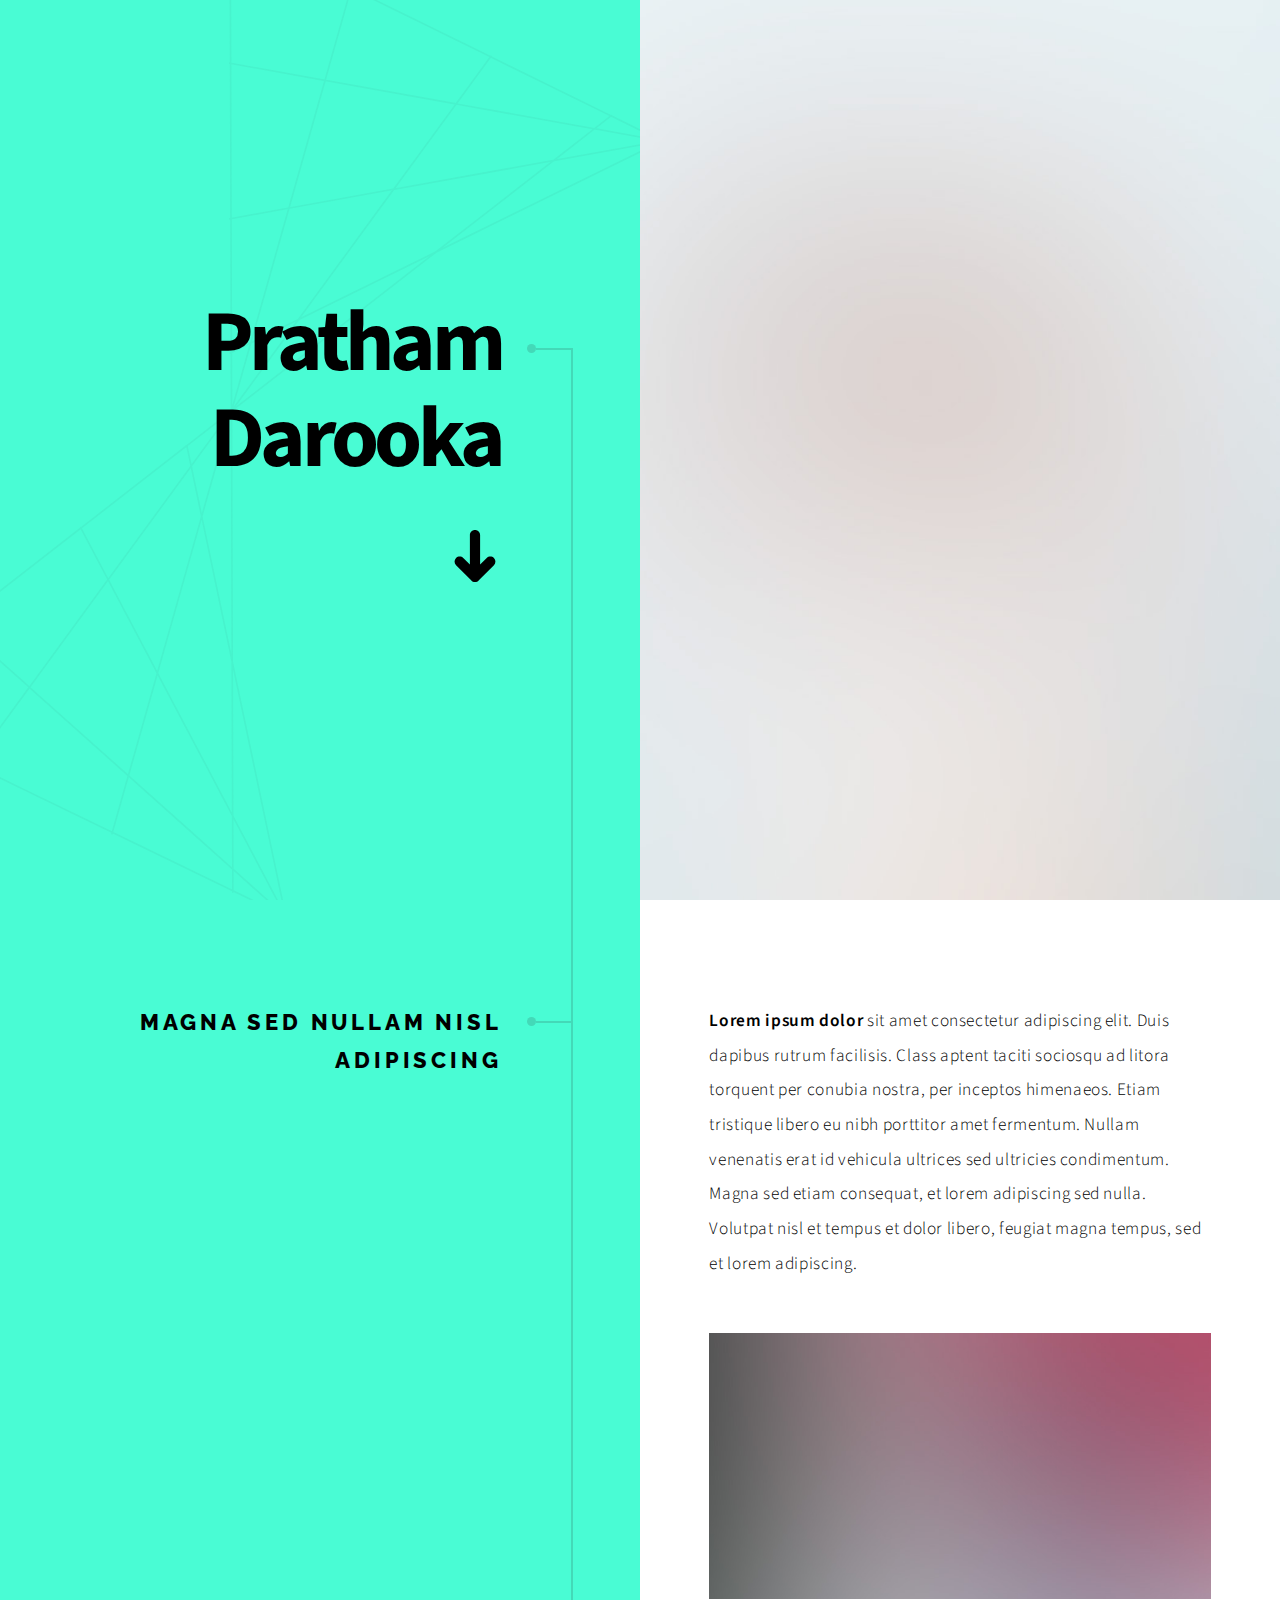
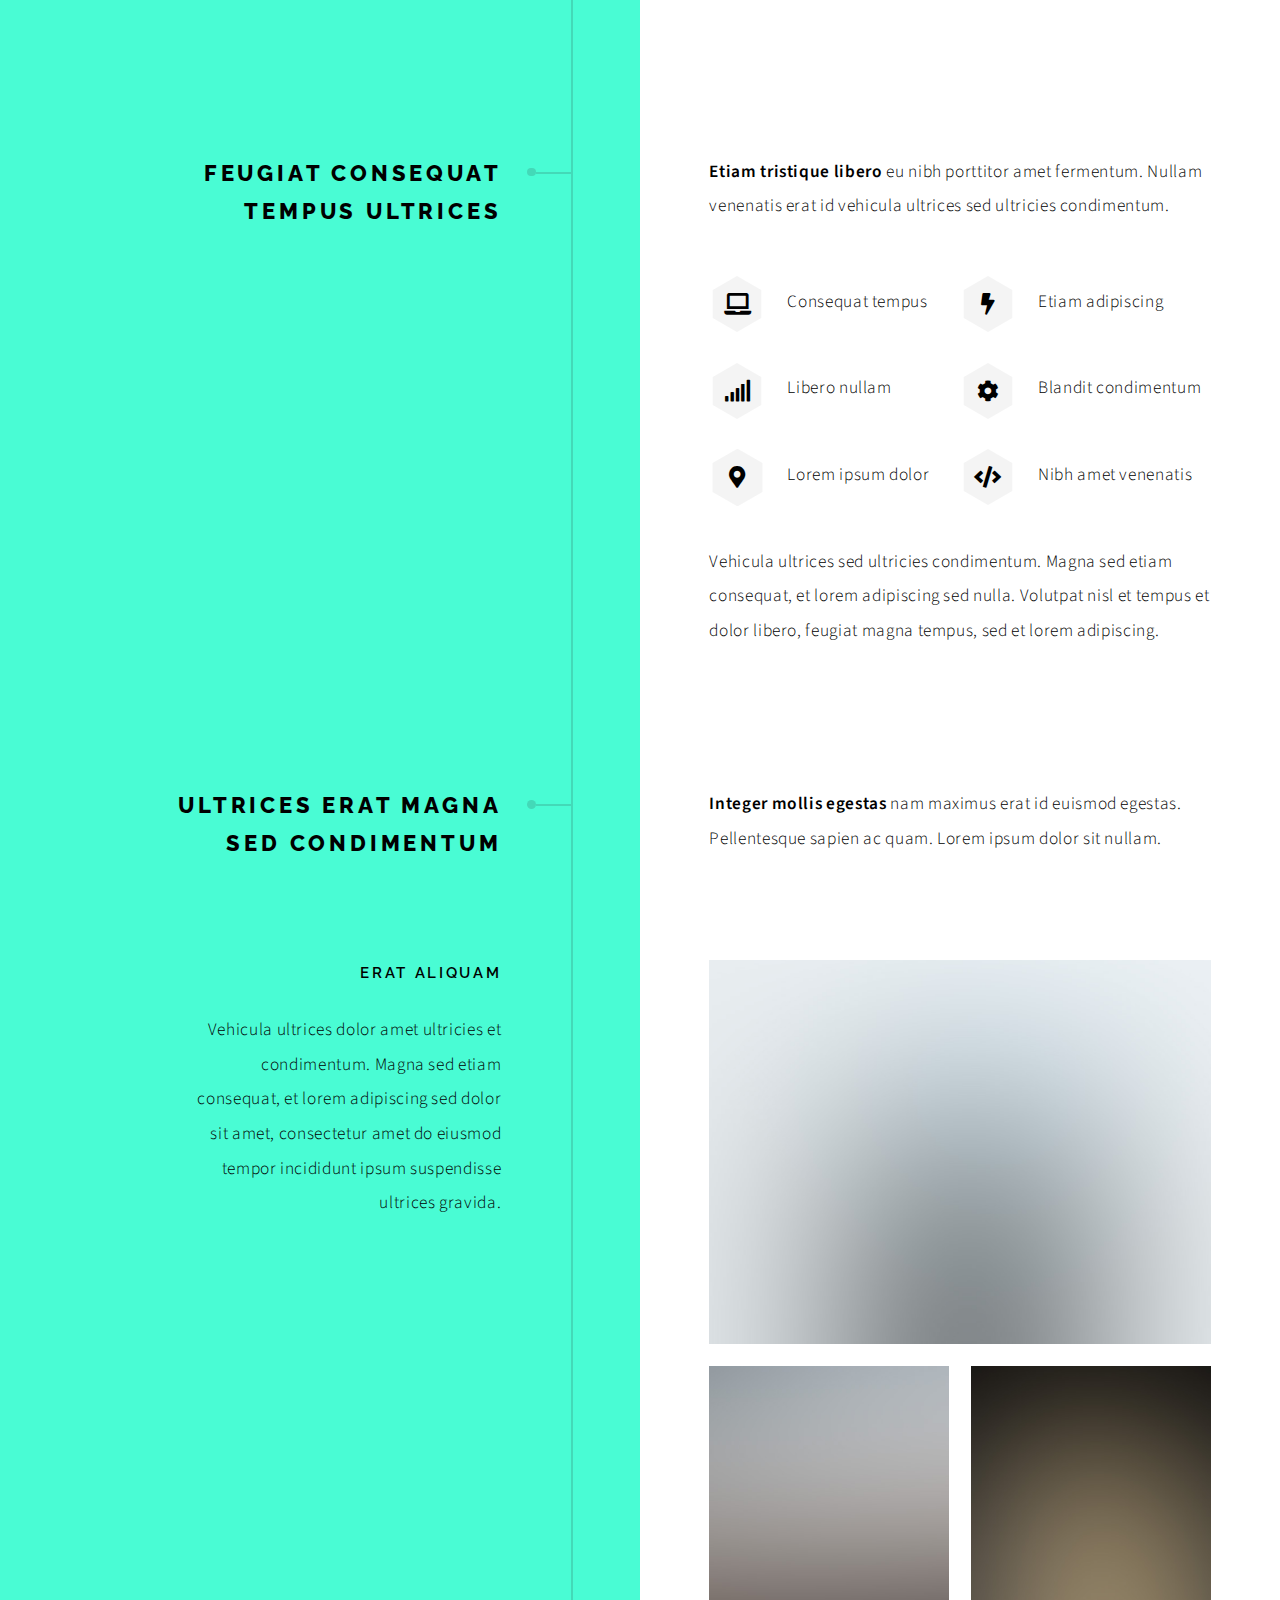
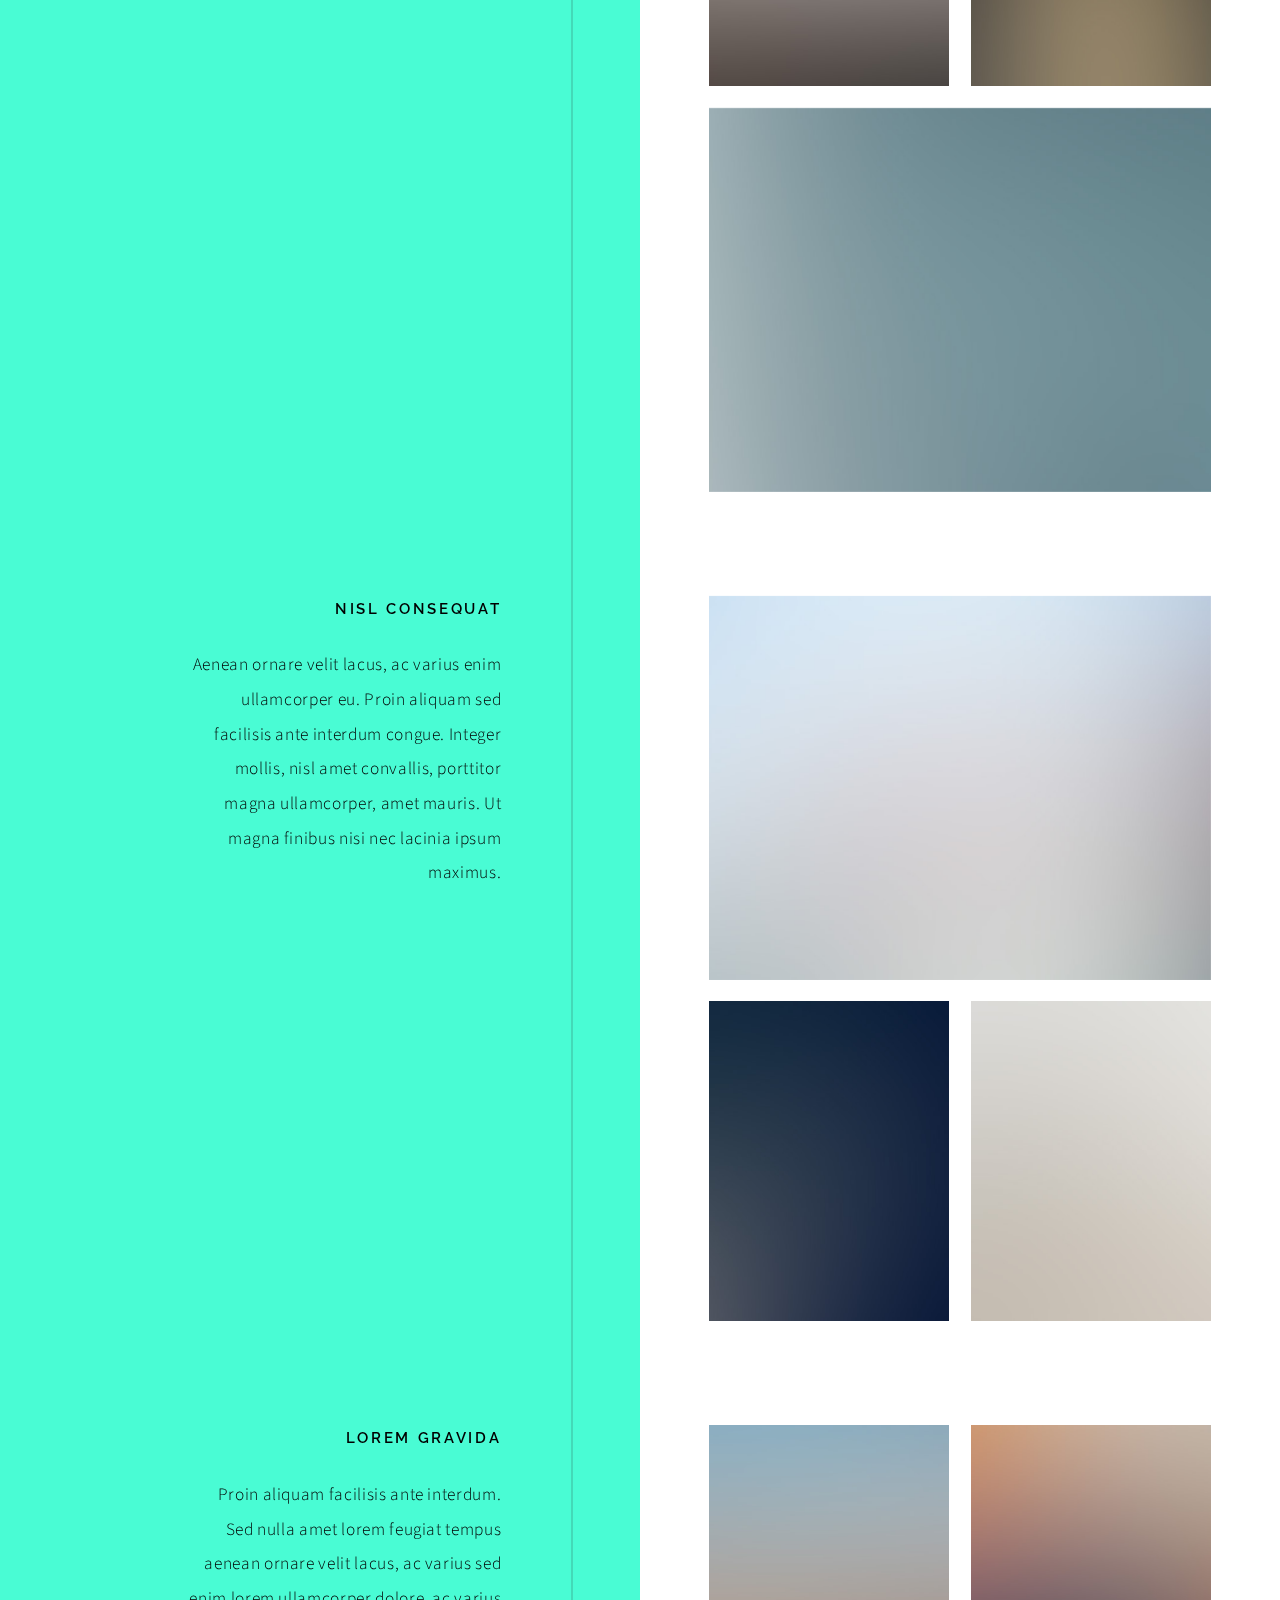
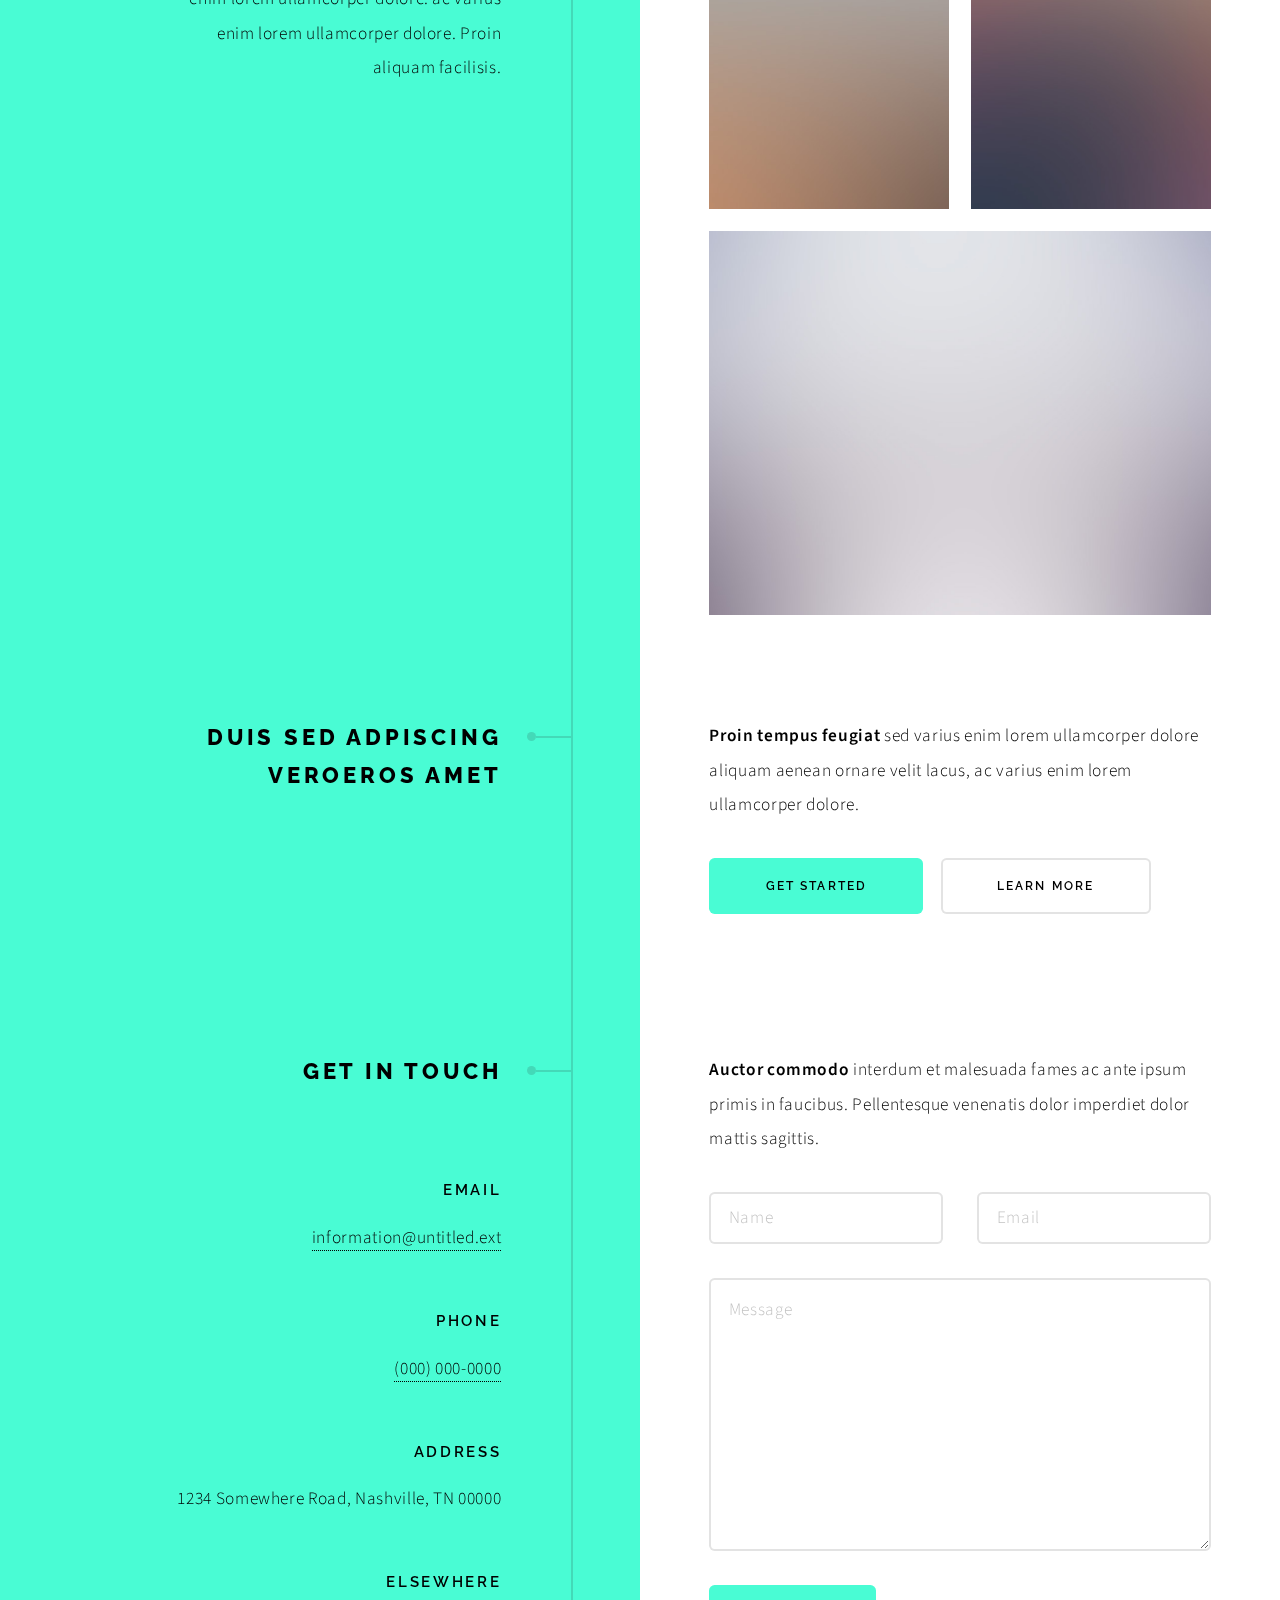
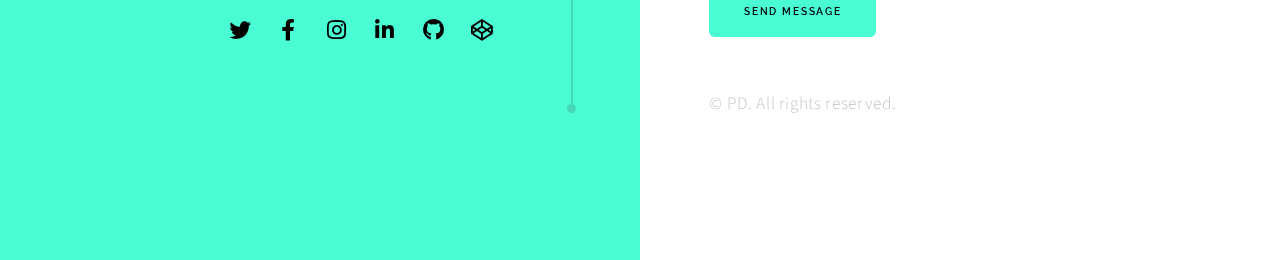
==== index.html @ 264b353b "changed dir" ====
<!DOCTYPE HTML>
<html>
	<head>
		<title>Pratham Darooka</title>
		<meta charset="utf-8" />
		<meta name="viewport" content="width=device-width, initial-scale=1, user-scalable=no" />
		<meta name="description" content="" />
		<meta name="keywords" content="" />
		<link rel="stylesheet" href="assets/css/main.css" />
	</head>
	<body class="is-preload">

			<div id="wrapper">

					<section class="intro">
						<header>
							<h1>Pratham Darooka</h1>
							<p></p>
							<ul class="actions">
								<li><a href="#first" class="arrow scrolly"><span class="label">Next</span></a></li>
							</ul>
						</header>
						<div class="content">
							<span class="image fill" data-position="center"><img src="images/pic01.jpg" alt="" /></span>
						</div>
					</section>

				<!-- Section -->
					<section id="first">
						<header>
							<h2>Magna sed nullam nisl adipiscing</h2>
						</header>
						<div class="content">
							<p><strong>Lorem ipsum dolor</strong> sit amet consectetur adipiscing elit. Duis dapibus rutrum facilisis. Class aptent taciti sociosqu ad litora torquent per conubia nostra, per inceptos himenaeos. Etiam tristique libero eu nibh porttitor amet fermentum. Nullam venenatis erat id vehicula ultrices sed ultricies condimentum. Magna sed etiam consequat, et lorem adipiscing sed nulla. Volutpat nisl et tempus et dolor libero, feugiat magna tempus, sed et lorem adipiscing.</p>
							<span class="image main"><img src="images/pic02.jpg" alt="" /></span>
						</div>
					</section>

				<!-- Section -->
					<section>
						<header>
							<h2>Feugiat consequat tempus ultrices</h2>
						</header>
						<div class="content">
							<p><strong>Etiam tristique libero</strong> eu nibh porttitor amet fermentum. Nullam venenatis erat id vehicula ultrices sed ultricies condimentum.</p>
							<ul class="feature-icons">
								<li class="icon solid fa-laptop">Consequat tempus</li>
								<li class="icon solid fa-bolt">Etiam adipiscing</li>
								<li class="icon solid fa-signal">Libero nullam</li>
								<li class="icon solid fa-cog">Blandit condimentum</li>
								<li class="icon solid fa-map-marker-alt">Lorem ipsum dolor</li>
								<li class="icon solid fa-code">Nibh amet venenatis</li>
							</ul>
							<p>Vehicula ultrices sed ultricies condimentum. Magna sed etiam consequat, et lorem adipiscing sed nulla. Volutpat nisl et tempus et dolor libero, feugiat magna tempus, sed et lorem adipiscing.</p>
						</div>
					</section>

					<section>
						<header>
							<h2>Ultrices erat magna sed condimentum</h2>
						</header>
						<div class="content">
							<p><strong>Integer mollis egestas</strong> nam maximus erat id euismod egestas. Pellentesque sapien ac quam. Lorem ipsum dolor sit nullam.</p>

								<section>
									<header>
										<h3>Erat aliquam</h3>
										<p>Vehicula ultrices dolor amet ultricies et condimentum. Magna sed etiam consequat, et lorem adipiscing sed dolor sit amet, consectetur amet do eiusmod tempor incididunt  ipsum suspendisse ultrices gravida.</p>
									</header>
									<div class="content">
										<div class="gallery">
											<a href="images/gallery/fulls/01.jpg" class="landscape"><img src="images/gallery/thumbs/01.jpg" alt="" /></a>
											<a href="images/gallery/fulls/02.jpg"><img src="images/gallery/thumbs/02.jpg" alt="" /></a>
											<a href="images/gallery/fulls/03.jpg"><img src="images/gallery/thumbs/03.jpg" alt="" /></a>
											<a href="images/gallery/fulls/04.jpg" class="landscape"><img src="images/gallery/thumbs/04.jpg" alt="" /></a>
										</div>
									</div>
								</section>

								<section>
									<header>
										<h3>Nisl consequat</h3>
										<p>Aenean ornare velit lacus, ac varius enim ullamcorper eu. Proin aliquam sed facilisis ante interdum congue. Integer mollis, nisl amet convallis, porttitor magna ullamcorper, amet mauris. Ut magna finibus nisi nec lacinia ipsum maximus.</p>
									</header>
									<div class="content">
										<div class="gallery">
											<a href="images/gallery/fulls/05.jpg" class="landscape"><img src="images/gallery/thumbs/05.jpg" alt="" /></a>
											<a href="images/gallery/fulls/06.jpg"><img src="images/gallery/thumbs/06.jpg" alt="" /></a>
											<a href="images/gallery/fulls/07.jpg"><img src="images/gallery/thumbs/07.jpg" alt="" /></a>
										</div>
									</div>
								</section>

								<section>
									<header>
										<h3>Lorem gravida</h3>
										<p>Proin aliquam facilisis ante interdum. Sed nulla amet lorem feugiat tempus aenean ornare velit lacus, ac varius sed enim lorem ullamcorper dolore.  ac varius enim lorem ullamcorper dolore. Proin aliquam facilisis.</p>
									</header>
									<div class="content">
										<div class="gallery">
											<a href="images/gallery/fulls/08.jpg" class="portrait"><img src="images/gallery/thumbs/08.jpg" alt="" /></a>
											<a href="images/gallery/fulls/09.jpg" class="portrait"><img src="images/gallery/thumbs/09.jpg" alt="" /></a>
											<a href="images/gallery/fulls/10.jpg" class="landscape"><img src="images/gallery/thumbs/10.jpg" alt="" /></a>
										</div>
									</div>
								</section>

						</div>
					</section>

					<section>
						<header>
							<h2>Duis sed adpiscing veroeros amet</h2>
						</header>
						<div class="content">
							<p><strong>Proin tempus feugiat</strong> sed varius enim lorem ullamcorper dolore aliquam aenean ornare velit lacus, ac varius enim lorem ullamcorper dolore.</p>
							<ul class="actions">
								<li><a href="#" class="button primary large">Get Started</a></li>
								<li><a href="#" class="button large">Learn More</a></li>
							</ul>
						</div>
					</section>

				<!-- Elements -->
				<!--
					<section>
						<header>
							<h2>Elements</h2>
						</header>
						<div class="content">

							<section>
								<header>
									<h3>Text</h3>
								</header>
								<div class="content">
									<p>This is <b>bold</b> and this is <strong>strong</strong>. This is <i>italic</i> and this is <em>emphasized</em>.
									This is <sup>superscript</sup> text and this is <sub>subscript</sub> text.
									This is <u>underlined</u> and this is code: <code>for (;;) { ... }</code>. Finally, <a href="#">this is a link</a>.</p>
									<hr />
									<h2>Heading Level 2</h2>
									<h3>Heading Level 3</h3>
									<h4>Heading Level 4</h4>
									<h5>Heading Level 5</h5>
									<hr />
									<h5>Blockquote</h5>
									<blockquote>Fringilla nisl. Donec accumsan interdum nisi, quis tincidunt felis sagittis eget tempus euismod. Vestibulum ante ipsum primis in faucibus vestibulum. Blandit adipiscing eu felis iaculis volutpat ac adipiscing accumsan faucibus. Vestibulum ante ipsum primis in faucibus lorem ipsum dolor sit amet nullam adipiscing eu felis.</blockquote>
									<h5>Preformatted</h5>
									<pre><code>i = 0;

while (!deck.isInOrder()) {
  print 'Iteration ' + i;
  deck.shuffle();
  i++;
}

print 'Sorted in ' + i + ' iterations.';</code></pre>
								</div>
							</section>

							<section>
								<header>
									<h3>Lists</h3>
								</header>
								<div class="content">

									<h4>Unordered</h4>
									<ul>
										<li>Dolor pulvinar etiam.</li>
										<li>Sagittis adipiscing.</li>
										<li>Felis enim feugiat.</li>
									</ul>

									<h4>Alternate</h4>
									<ul class="alt">
										<li>Dolor pulvinar etiam.</li>
										<li>Sagittis adipiscing.</li>
										<li>Felis enim feugiat.</li>
									</ul>

									<h4>Ordered</h4>
									<ol>
										<li>Dolor pulvinar etiam.</li>
										<li>Etiam vel felis viverra.</li>
										<li>Felis enim feugiat.</li>
										<li>Dolor pulvinar etiam.</li>
										<li>Etiam vel felis lorem.</li>
										<li>Felis enim et feugiat.</li>
									</ol>
									<h4>Icons</h4>
									<ul class="icons">
										<li><a href="#" class="icon brands fa-twitter"><span class="label">Twitter</span></a></li>
										<li><a href="#" class="icon brands fa-facebook-f"><span class="label">Facebook</span></a></li>
										<li><a href="#" class="icon brands fa-instagram"><span class="label">Instagram</span></a></li>
										<li><a href="#" class="icon brands fa-github"><span class="label">Github</span></a></li>
									</ul>

									<h4>Actions</h4>
									<ul class="actions">
										<li><a href="#" class="button primary">Default</a></li>
										<li><a href="#" class="button">Default</a></li>
									</ul>
									<ul class="actions stacked">
										<li><a href="#" class="button primary">Default</a></li>
										<li><a href="#" class="button">Default</a></li>
									</ul>
								</div>
							</section>

							<section>
								<header>
									<h3>Table</h3>
								</header>
								<div class="content">
									<h4>Default</h4>
									<div class="table-wrapper">
										<table>
											<thead>
												<tr>
													<th>Name</th>
													<th>Description</th>
													<th>Price</th>
												</tr>
											</thead>
											<tbody>
												<tr>
													<td>Item One</td>
													<td>Ante turpis integer aliquet porttitor.</td>
													<td>29.99</td>
												</tr>
												<tr>
													<td>Item Two</td>
													<td>Vis ac commodo adipiscing arcu aliquet.</td>
													<td>19.99</td>
												</tr>
												<tr>
													<td>Item Three</td>
													<td> Morbi faucibus arcu accumsan lorem.</td>
													<td>29.99</td>
												</tr>
												<tr>
													<td>Item Four</td>
													<td>Vitae integer tempus condimentum.</td>
													<td>19.99</td>
												</tr>
												<tr>
													<td>Item Five</td>
													<td>Ante turpis integer aliquet porttitor.</td>
													<td>29.99</td>
												</tr>
											</tbody>
											<tfoot>
												<tr>
													<td colspan="2"></td>
													<td>100.00</td>
												</tr>
											</tfoot>
										</table>
									</div>

									<h4>Alternate</h4>
									<div class="table-wrapper">
										<table class="alt">
											<thead>
												<tr>
													<th>Name</th>
													<th>Description</th>
													<th>Price</th>
												</tr>
											</thead>
											<tbody>
												<tr>
													<td>Item One</td>
													<td>Ante turpis integer aliquet porttitor.</td>
													<td>29.99</td>
												</tr>
												<tr>
													<td>Item Two</td>
													<td>Vis ac commodo adipiscing arcu aliquet.</td>
													<td>19.99</td>
												</tr>
												<tr>
													<td>Item Three</td>
													<td> Morbi faucibus arcu accumsan lorem.</td>
													<td>29.99</td>
												</tr>
												<tr>
													<td>Item Four</td>
													<td>Vitae integer tempus condimentum.</td>
													<td>19.99</td>
												</tr>
												<tr>
													<td>Item Five</td>
													<td>Ante turpis integer aliquet porttitor.</td>
													<td>29.99</td>
												</tr>
											</tbody>
											<tfoot>
												<tr>
													<td colspan="2"></td>
													<td>100.00</td>
												</tr>
											</tfoot>
										</table>
									</div>
								</div>
							</section>

							<section>
								<header>
									<h3>Buttons</h3>
								</header>
								<div class="content">
									<ul class="actions">
										<li><a href="#" class="button primary">Primary</a></li>
										<li><a href="#" class="button">Default</a></li>
									</ul>
									<ul class="actions">
										<li><a href="#" class="button large">Large</a></li>
										<li><a href="#" class="button">Default</a></li>
										<li><a href="#" class="button small">Small</a></li>
									</ul>
									<ul class="actions">
										<li><a href="#" class="button primary icon solid fa-download">Icon</a></li>
										<li><a href="#" class="button icon solid fa-download">Icon</a></li>
									</ul>
									<ul class="actions">
										<li><span class="button primary disabled">Disabled</span></li>
										<li><span class="button disabled">Disabled</span></li>
									</ul>
								</div>
							</section>

							<section>
								<header>
									<h3>Form</h3>
								</header>
								<div class="content">
									<form method="post" action="#">
										<div class="fields">
											<div class="field half">
												<label for="demo-name">Name</label>
												<input type="text" name="demo-name" id="demo-name" value="" placeholder="Jane Doe" />
											</div>
											<div class="field half">
												<label for="demo-email">Email</label>
												<input type="email" name="demo-email" id="demo-email" value="" placeholder="jane@untitled.tld" />
											</div>
											<div class="field">
												<label for="demo-category">Category</label>
												<select name="demo-category" id="demo-category">
													<option value="">-</option>
													<option value="1">Manufacturing</option>
													<option value="1">Shipping</option>
													<option value="1">Administration</option>
													<option value="1">Human Resources</option>
												</select>
											</div>
											<div class="field half">
												<input type="radio" id="demo-priority-low" name="demo-priority" checked>
												<label for="demo-priority-low">Low</label>
											</div>
											<div class="field half">
												<input type="radio" id="demo-priority-high" name="demo-priority">
												<label for="demo-priority-high">High</label>
											</div>
											<div class="field half">
												<input type="checkbox" id="demo-copy" name="demo-copy">
												<label for="demo-copy">Email me a copy</label>
											</div>
											<div class="field half">
												<input type="checkbox" id="demo-human" name="demo-human" checked>
												<label for="demo-human">Not a robot</label>
											</div>
											<div class="field">
												<label for="demo-message">Message</label>
												<textarea name="demo-message" id="demo-message" placeholder="Enter your message" rows="6"></textarea>
											</div>
										</div>
										<ul class="actions">
											<li><input type="submit" value="Send Message" class="primary" /></li>
											<li><input type="reset" value="Reset" /></li>
										</ul>
									</form>
								</div>
							</section>

						</div>
					</section>
				-->

					<section>
						<header>
							<h2>Get in touch</h2>
						</header>
						<div class="content">
							<p><strong>Auctor commodo</strong> interdum et malesuada fames ac ante ipsum primis in faucibus. Pellentesque venenatis dolor imperdiet dolor mattis sagittis.</p>
							<form>
								<div class="fields">
									<div class="field half">
										<input type="text" name="name" id="name" placeholder="Name" />
									</div>
									<div class="field half">
										<input type="email" name="email" id="email" placeholder="Email" />
									</div>
									<div class="field">
										<textarea name="message" id="message" placeholder="Message" rows="7"></textarea>
									</div>
								</div>
								<ul class="actions">
									<li><input type="submit" value="Send Message" class="button primary" /></li>
								</ul>
							</form>
						</div>
						<footer>
							<ul class="items">
								<li>
									<h3>Email</h3>
									<a href="#">information@untitled.ext</a>
								</li>
								<li>
									<h3>Phone</h3>
									<a href="#">(000) 000-0000</a>
								</li>
								<li>
									<h3>Address</h3>
									<span>1234 Somewhere Road, Nashville, TN 00000</span>
								</li>
								<li>
									<h3>Elsewhere</h3>
									<ul class="icons">
										<li><a href="#" class="icon brands fa-twitter"><span class="label">Twitter</span></a></li>
										<li><a href="#" class="icon brands fa-facebook-f"><span class="label">Facebook</span></a></li>
										<li><a href="#" class="icon brands fa-instagram"><span class="label">Instagram</span></a></li>
										<li><a href="#" class="icon brands fa-linkedin-in"><span class="label">LinkedIn</span></a></li>
										<li><a href="#" class="icon brands fa-github"><span class="label">GitHub</span></a></li>
										<li><a href="#" class="icon brands fa-codepen"><span class="label">Codepen</span></a></li>
									</ul>
								</li>
							</ul>
						</footer>
					</section>

					<div class="copyright">&copy; PD. All rights reserved.</div>

			</div>

			<script src="assets/js/jquery.min.js"></script>
			<script src="assets/js/jquery.scrolly.min.js"></script>
			<script src="assets/js/browser.min.js"></script>
			<script src="assets/js/breakpoints.min.js"></script>
			<script src="assets/js/util.js"></script>
			<script src="assets/js/main.js"></script>

	</body>
</html>
---- assets/css/main.css ----
@import url(fontawesome-all.min.css);
@import url("https://fonts.googleapis.com/css?family=Source+Sans+Pro:300,600,700,300i,600i,700i|Raleway:600,800");

/*
	Paradigm Shift by HTML5 UP
	html5up.net | @ajlkn
	Free for personal and commercial use under the CCA 3.0 license (html5up.net/license)
*/

html, body, div, span, applet, object,
iframe, h1, h2, h3, h4, h5, h6, p, blockquote,
pre, a, abbr, acronym, address, big, cite,
code, del, dfn, em, img, ins, kbd, q, s, samp,
small, strike, strong, sub, sup, tt, var, b,
u, i, center, dl, dt, dd, ol, ul, li, fieldset,
form, label, legend, table, caption, tbody,
tfoot, thead, tr, th, td, article, aside,
canvas, details, embed, figure, figcaption,
footer, header, hgroup, menu, nav, output, ruby,
section, summary, time, mark, audio, video {
	margin: 0;
	padding: 0;
	border: 0;
	font-size: 100%;
	font: inherit;
	vertical-align: baseline;}

article, aside, details, figcaption, figure,
footer, header, hgroup, menu, nav, section {
	display: block;}

body {
	line-height: 1;
}

ol, ul {
	list-style: none;
}

blockquote, q {
	quotes: none;
}

	blockquote:before, blockquote:after, q:before, q:after {
		content: '';
		content: none;
	}

table {
	border-collapse: collapse;
	border-spacing: 0;
}

body {
	-webkit-text-size-adjust: none;
}

mark {
	background-color: transparent;
	color: inherit;
}

input::-moz-focus-inner {
	border: 0;
	padding: 0;
}

input, select, textarea {
	-moz-appearance: none;
	-webkit-appearance: none;
	-ms-appearance: none;
	appearance: none;
}

/* Basic */

	@-ms-viewport {
		width: device-width;
	}

	body {
		-ms-overflow-style: scrollbar;
	}

	@media screen and (max-width: 480px) {

		html, body {
			min-width: 320px;
		}

	}

	html {
		box-sizing: border-box;
	}

	*, *:before, *:after {
		box-sizing: inherit;
	}

	html {
		overflow-x: hidden;
	}

	body {
		background: #ffffff;
		overflow-x: hidden;
	}

		body.is-preload *, body.is-preload *:before, body.is-preload *:after {
			-moz-animation: none !important;
			-webkit-animation: none !important;
			-ms-animation: none !important;
			animation: none !important;
			-moz-transition: none !important;
			-webkit-transition: none !important;
			-ms-transition: none !important;
			transition: none !important;
		}

/* Typography */

	html {
		font-size: 18pt;
	}

		@media screen and (max-width: 1920px) {

			html {
				font-size: 13pt;
			}

		}

		@media screen and (max-width: 1152px) {

			html {
				font-size: 14pt;
			}

		}

		@media screen and (max-width: 736px) {

			html {
				font-size: 12pt;
			}

		}

		@media screen and (max-width: 480px) {

			html {
				font-size: 11pt;
			}

		}

	body {
		background-color: #ffffff;
		color: #000000;
	}

	body, input, select, textarea {
		color: #000000;
		font-family: "Source Sans Pro", Helvetica, sans-serif;
		font-size: 1rem;
		font-weight: 300;
		letter-spacing: 0.0375em;
		line-height: 2;
	}

	a {
		-moz-transition: border-bottom-color 0.25s ease-in-out;
		-webkit-transition: border-bottom-color 0.25s ease-in-out;
		-ms-transition: border-bottom-color 0.25s ease-in-out;
		transition: border-bottom-color 0.25s ease-in-out;
		text-decoration: none;
		color: #000000;
		border-bottom: dotted 1px;
	}

		a:hover {
			text-decoration: none;
			border-bottom-color: transparent;
		}

	strong, b {
		font-weight: 600;
		color: #000000;
	}

	em, i {
		font-style: italic;
	}

	p {
		margin: 0 0 2rem 0;
	}

	h1, h2, h3, h4, h5, h6 {
		color: #000000;
		font-family: "Raleway", Helvetica, sans-serif;
		font-weight: 600;
		letter-spacing: 0.175em;
		line-height: 1.75;
		margin: 0 0 1.5rem 0;
		text-transform: uppercase;
	}

		h1 a, h2 a, h3 a, h4 a, h5 a, h6 a {
			color: inherit;
			text-decoration: none;
		}

	h1 {
		font-family: "Source Sans Pro", Helvetica, sans-serif;
		font-size: 5rem;
		font-weight: 700;
		letter-spacing: -0.05em;
		line-height: 1.1;
		margin: 0 0 1.5rem 0;
		text-transform: none;
	}

	h2 {
		font-size: 1.25rem;
		font-weight: 800;
		margin: 0 0 2rem 0;
	}

	h3 {
		font-size: 0.875rem;
	}

	h4 {
		font-size: 0.875rem;
	}

	h5 {
		font-size: 0.75rem;
	}

	h6 {
		font-size: 0.625rem;
	}

	@media screen and (max-width: 736px) {

		h1 {
			font-size: 4.5rem;
			line-height: 1.1;
		}

		h2 {
			font-size: 1.25rem;
			line-height: 1.7;
		}

		h3 {
			font-size: 0.9rem;
		}

		h4 {
			font-size: 0.75rem;
		}

		h5 {
			font-size: 0.675rem;
		}

	}

	@media screen and (max-width: 360px) {

		h1 {
			font-size: 3.75rem;
		}

		h2 {
			font-size: 1.125rem;
		}

		h3 {
			font-size: 0.8rem;
		}

		h4 {
			font-size: 0.675rem;
		}

		h5 {
			font-size: 0.675rem;
		}

	}

	sub {
		font-size: 0.8rem;
		position: relative;
		top: 0.5rem;
	}

	sup {
		font-size: 0.8rem;
		position: relative;
		top: -0.5rem;
	}

	blockquote {
		border-left: solid 0.5rem rgba(144, 144, 144, 0.25);
		font-style: italic;
		margin: 0 0 2rem 0;
		padding: 1rem 0 1rem 2rem;
	}

	code {
		background: rgba(144, 144, 144, 0.1);
		border-radius: 0.325rem;
		font-family: "Courier New", monospace;
		font-size: 0.9rem;
		margin: 0 0.25rem;
		padding: 0.25rem 0.65rem;
	}

	pre {
		-webkit-overflow-scrolling: touch;
		font-family: "Courier New", monospace;
		font-size: 0.9rem;
		margin: 0 0 2rem 0;
		width: 100%;
	}

		pre code {
			display: block;
			line-height: 1.75;
			padding: 1rem 1.5rem;
			overflow-x: auto;
		}

	hr {
		border: 0;
		border-bottom: solid 2px rgba(144, 144, 144, 0.25);
		margin: 3rem 0;
	}

		hr.major {
			margin: 5rem 0;
		}

		@media screen and (max-width: 736px) {

			hr.major {
				margin: 3rem 0;
			}

		}

/* Row */

	.row {
		display: flex;
		flex-wrap: wrap;
		box-sizing: border-box;
		align-items: stretch;
	}

		.row > * {
			box-sizing: border-box;
		}

		.row.gtr-uniform > * > :last-child {
			margin-bottom: 0;
		}

		.row.aln-left {
			justify-content: flex-start;
		}

		.row.aln-center {
			justify-content: center;
		}

		.row.aln-right {
			justify-content: flex-end;
		}

		.row.aln-top {
			align-items: flex-start;
		}

		.row.aln-middle {
			align-items: center;
		}

		.row.aln-bottom {
			align-items: flex-end;
		}

		.row > .imp {
			order: -1;
		}

		.row > .col-1 {
			width: 8.33333%;
		}

		.row > .off-1 {
			margin-left: 8.33333%;
		}

		.row > .col-2 {
			width: 16.66667%;
		}

		.row > .off-2 {
			margin-left: 16.66667%;
		}

		.row > .col-3 {
			width: 25%;
		}

		.row > .off-3 {
			margin-left: 25%;
		}

		.row > .col-4 {
			width: 33.33333%;
		}

		.row > .off-4 {
			margin-left: 33.33333%;
		}

		.row > .col-5 {
			width: 41.66667%;
		}

		.row > .off-5 {
			margin-left: 41.66667%;
		}

		.row > .col-6 {
			width: 50%;
		}

		.row > .off-6 {
			margin-left: 50%;
		}

		.row > .col-7 {
			width: 58.33333%;
		}

		.row > .off-7 {
			margin-left: 58.33333%;
		}

		.row > .col-8 {
			width: 66.66667%;
		}

		.row > .off-8 {
			margin-left: 66.66667%;
		}

		.row > .col-9 {
			width: 75%;
		}

		.row > .off-9 {
			margin-left: 75%;
		}

		.row > .col-10 {
			width: 83.33333%;
		}

		.row > .off-10 {
			margin-left: 83.33333%;
		}

		.row > .col-11 {
			width: 91.66667%;
		}

		.row > .off-11 {
			margin-left: 91.66667%;
		}

		.row > .col-12 {
			width: 100%;
		}

		.row > .off-12 {
			margin-left: 100%;
		}

		.row.gtr-0 {
			margin-top: 0;
			margin-left: 0rem;
		}

			.row.gtr-0 > * {
				padding: 0 0 0 0rem;
			}

			.row.gtr-0.gtr-uniform {
				margin-top: 0rem;
			}

				.row.gtr-0.gtr-uniform > * {
					padding-top: 0rem;
				}

		.row.gtr-25 {
			margin-top: 0;
			margin-left: -0.5rem;
		}

			.row.gtr-25 > * {
				padding: 0 0 0 0.5rem;
			}

			.row.gtr-25.gtr-uniform {
				margin-top: -0.5rem;
			}

				.row.gtr-25.gtr-uniform > * {
					padding-top: 0.5rem;
				}

		.row.gtr-50 {
			margin-top: 0;
			margin-left: -1rem;
		}

			.row.gtr-50 > * {
				padding: 0 0 0 1rem;
			}

			.row.gtr-50.gtr-uniform {
				margin-top: -1rem;
			}

				.row.gtr-50.gtr-uniform > * {
					padding-top: 1rem;
				}

		.row {
			margin-top: 0;
			margin-left: -2rem;
		}

			.row > * {
				padding: 0 0 0 2rem;
			}

			.row.gtr-uniform {
				margin-top: -2rem;
			}

				.row.gtr-uniform > * {
					padding-top: 2rem;
				}

		.row.gtr-150 {
			margin-top: 0;
			margin-left: -3rem;
		}

			.row.gtr-150 > * {
				padding: 0 0 0 3rem;
			}

			.row.gtr-150.gtr-uniform {
				margin-top: -3rem;
			}

				.row.gtr-150.gtr-uniform > * {
					padding-top: 3rem;
				}

		.row.gtr-200 {
			margin-top: 0;
			margin-left: -4rem;
		}

			.row.gtr-200 > * {
				padding: 0 0 0 4rem;
			}

			.row.gtr-200.gtr-uniform {
				margin-top: -4rem;
			}

				.row.gtr-200.gtr-uniform > * {
					padding-top: 4rem;
				}

		@media screen and (max-width: 1920px) {

			.row {
				display: flex;
				flex-wrap: wrap;
				box-sizing: border-box;
				align-items: stretch;
			}

				.row > * {
					box-sizing: border-box;
				}

				.row.gtr-uniform > * > :last-child {
					margin-bottom: 0;
				}

				.row.aln-left {
					justify-content: flex-start;
				}

				.row.aln-center {
					justify-content: center;
				}

				.row.aln-right {
					justify-content: flex-end;
				}

				.row.aln-top {
					align-items: flex-start;
				}

				.row.aln-middle {
					align-items: center;
				}

				.row.aln-bottom {
					align-items: flex-end;
				}

				.row > .imp-xlarge {
					order: -1;
				}

				.row > .col-1-xlarge {
					width: 8.33333%;
				}

				.row > .off-1-xlarge {
					margin-left: 8.33333%;
				}

				.row > .col-2-xlarge {
					width: 16.66667%;
				}

				.row > .off-2-xlarge {
					margin-left: 16.66667%;
				}

				.row > .col-3-xlarge {
					width: 25%;
				}

				.row > .off-3-xlarge {
					margin-left: 25%;
				}

				.row > .col-4-xlarge {
					width: 33.33333%;
				}

				.row > .off-4-xlarge {
					margin-left: 33.33333%;
				}

				.row > .col-5-xlarge {
					width: 41.66667%;
				}

				.row > .off-5-xlarge {
					margin-left: 41.66667%;
				}

				.row > .col-6-xlarge {
					width: 50%;
				}

				.row > .off-6-xlarge {
					margin-left: 50%;
				}

				.row > .col-7-xlarge {
					width: 58.33333%;
				}

				.row > .off-7-xlarge {
					margin-left: 58.33333%;
				}

				.row > .col-8-xlarge {
					width: 66.66667%;
				}

				.row > .off-8-xlarge {
					margin-left: 66.66667%;
				}

				.row > .col-9-xlarge {
					width: 75%;
				}

				.row > .off-9-xlarge {
					margin-left: 75%;
				}

				.row > .col-10-xlarge {
					width: 83.33333%;
				}

				.row > .off-10-xlarge {
					margin-left: 83.33333%;
				}

				.row > .col-11-xlarge {
					width: 91.66667%;
				}

				.row > .off-11-xlarge {
					margin-left: 91.66667%;
				}

				.row > .col-12-xlarge {
					width: 100%;
				}

				.row > .off-12-xlarge {
					margin-left: 100%;
				}

				.row.gtr-0 {
					margin-top: 0;
					margin-left: 0rem;
				}

					.row.gtr-0 > * {
						padding: 0 0 0 0rem;
					}

					.row.gtr-0.gtr-uniform {
						margin-top: 0rem;
					}

						.row.gtr-0.gtr-uniform > * {
							padding-top: 0rem;
						}

				.row.gtr-25 {
					margin-top: 0;
					margin-left: -0.5rem;
				}

					.row.gtr-25 > * {
						padding: 0 0 0 0.5rem;
					}

					.row.gtr-25.gtr-uniform {
						margin-top: -0.5rem;
					}

						.row.gtr-25.gtr-uniform > * {
							padding-top: 0.5rem;
						}

				.row.gtr-50 {
					margin-top: 0;
					margin-left: -1rem;
				}

					.row.gtr-50 > * {
						padding: 0 0 0 1rem;
					}

					.row.gtr-50.gtr-uniform {
						margin-top: -1rem;
					}

						.row.gtr-50.gtr-uniform > * {
							padding-top: 1rem;
						}

				.row {
					margin-top: 0;
					margin-left: -2rem;
				}

					.row > * {
						padding: 0 0 0 2rem;
					}

					.row.gtr-uniform {
						margin-top: -2rem;
					}

						.row.gtr-uniform > * {
							padding-top: 2rem;
						}

				.row.gtr-150 {
					margin-top: 0;
					margin-left: -3rem;
				}

					.row.gtr-150 > * {
						padding: 0 0 0 3rem;
					}

					.row.gtr-150.gtr-uniform {
						margin-top: -3rem;
					}

						.row.gtr-150.gtr-uniform > * {
							padding-top: 3rem;
						}

				.row.gtr-200 {
					margin-top: 0;
					margin-left: -4rem;
				}

					.row.gtr-200 > * {
						padding: 0 0 0 4rem;
					}

					.row.gtr-200.gtr-uniform {
						margin-top: -4rem;
					}

						.row.gtr-200.gtr-uniform > * {
							padding-top: 4rem;
						}

		}

		@media screen and (max-width: 1280px) {

			.row {
				display: flex;
				flex-wrap: wrap;
				box-sizing: border-box;
				align-items: stretch;
			}

				.row > * {
					box-sizing: border-box;
				}

				.row.gtr-uniform > * > :last-child {
					margin-bottom: 0;
				}

				.row.aln-left {
					justify-content: flex-start;
				}

				.row.aln-center {
					justify-content: center;
				}

				.row.aln-right {
					justify-content: flex-end;
				}

				.row.aln-top {
					align-items: flex-start;
				}

				.row.aln-middle {
					align-items: center;
				}

				.row.aln-bottom {
					align-items: flex-end;
				}

				.row > .imp-large {
					order: -1;
				}

				.row > .col-1-large {
					width: 8.33333%;
				}

				.row > .off-1-large {
					margin-left: 8.33333%;
				}

				.row > .col-2-large {
					width: 16.66667%;
				}

				.row > .off-2-large {
					margin-left: 16.66667%;
				}

				.row > .col-3-large {
					width: 25%;
				}

				.row > .off-3-large {
					margin-left: 25%;
				}

				.row > .col-4-large {
					width: 33.33333%;
				}

				.row > .off-4-large {
					margin-left: 33.33333%;
				}

				.row > .col-5-large {
					width: 41.66667%;
				}

				.row > .off-5-large {
					margin-left: 41.66667%;
				}

				.row > .col-6-large {
					width: 50%;
				}

				.row > .off-6-large {
					margin-left: 50%;
				}

				.row > .col-7-large {
					width: 58.33333%;
				}

				.row > .off-7-large {
					margin-left: 58.33333%;
				}

				.row > .col-8-large {
					width: 66.66667%;
				}

				.row > .off-8-large {
					margin-left: 66.66667%;
				}

				.row > .col-9-large {
					width: 75%;
				}

				.row > .off-9-large {
					margin-left: 75%;
				}

				.row > .col-10-large {
					width: 83.33333%;
				}

				.row > .off-10-large {
					margin-left: 83.33333%;
				}

				.row > .col-11-large {
					width: 91.66667%;
				}

				.row > .off-11-large {
					margin-left: 91.66667%;
				}

				.row > .col-12-large {
					width: 100%;
				}

				.row > .off-12-large {
					margin-left: 100%;
				}

				.row.gtr-0 {
					margin-top: 0;
					margin-left: 0rem;
				}

					.row.gtr-0 > * {
						padding: 0 0 0 0rem;
					}

					.row.gtr-0.gtr-uniform {
						margin-top: 0rem;
					}

						.row.gtr-0.gtr-uniform > * {
							padding-top: 0rem;
						}

				.row.gtr-25 {
					margin-top: 0;
					margin-left: -0.375rem;
				}

					.row.gtr-25 > * {
						padding: 0 0 0 0.375rem;
					}

					.row.gtr-25.gtr-uniform {
						margin-top: -0.375rem;
					}

						.row.gtr-25.gtr-uniform > * {
							padding-top: 0.375rem;
						}

				.row.gtr-50 {
					margin-top: 0;
					margin-left: -0.75rem;
				}

					.row.gtr-50 > * {
						padding: 0 0 0 0.75rem;
					}

					.row.gtr-50.gtr-uniform {
						margin-top: -0.75rem;
					}

						.row.gtr-50.gtr-uniform > * {
							padding-top: 0.75rem;
						}

				.row {
					margin-top: 0;
					margin-left: -1.5rem;
				}

					.row > * {
						padding: 0 0 0 1.5rem;
					}

					.row.gtr-uniform {
						margin-top: -1.5rem;
					}

						.row.gtr-uniform > * {
							padding-top: 1.5rem;
						}

				.row.gtr-150 {
					margin-top: 0;
					margin-left: -2.25rem;
				}

					.row.gtr-150 > * {
						padding: 0 0 0 2.25rem;
					}

					.row.gtr-150.gtr-uniform {
						margin-top: -2.25rem;
					}

						.row.gtr-150.gtr-uniform > * {
							padding-top: 2.25rem;
						}

				.row.gtr-200 {
					margin-top: 0;
					margin-left: -3rem;
				}

					.row.gtr-200 > * {
						padding: 0 0 0 3rem;
					}

					.row.gtr-200.gtr-uniform {
						margin-top: -3rem;
					}

						.row.gtr-200.gtr-uniform > * {
							padding-top: 3rem;
						}

		}

		@media screen and (max-width: 1152px) {

			.row {
				display: flex;
				flex-wrap: wrap;
				box-sizing: border-box;
				align-items: stretch;
			}

				.row > * {
					box-sizing: border-box;
				}

				.row.gtr-uniform > * > :last-child {
					margin-bottom: 0;
				}

				.row.aln-left {
					justify-content: flex-start;
				}

				.row.aln-center {
					justify-content: center;
				}

				.row.aln-right {
					justify-content: flex-end;
				}

				.row.aln-top {
					align-items: flex-start;
				}

				.row.aln-middle {
					align-items: center;
				}

				.row.aln-bottom {
					align-items: flex-end;
				}

				.row > .imp-medium {
					order: -1;
				}

				.row > .col-1-medium {
					width: 8.33333%;
				}

				.row > .off-1-medium {
					margin-left: 8.33333%;
				}

				.row > .col-2-medium {
					width: 16.66667%;
				}

				.row > .off-2-medium {
					margin-left: 16.66667%;
				}

				.row > .col-3-medium {
					width: 25%;
				}

				.row > .off-3-medium {
					margin-left: 25%;
				}

				.row > .col-4-medium {
					width: 33.33333%;
				}

				.row > .off-4-medium {
					margin-left: 33.33333%;
				}

				.row > .col-5-medium {
					width: 41.66667%;
				}

				.row > .off-5-medium {
					margin-left: 41.66667%;
				}

				.row > .col-6-medium {
					width: 50%;
				}

				.row > .off-6-medium {
					margin-left: 50%;
				}

				.row > .col-7-medium {
					width: 58.33333%;
				}

				.row > .off-7-medium {
					margin-left: 58.33333%;
				}

				.row > .col-8-medium {
					width: 66.66667%;
				}

				.row > .off-8-medium {
					margin-left: 66.66667%;
				}

				.row > .col-9-medium {
					width: 75%;
				}

				.row > .off-9-medium {
					margin-left: 75%;
				}

				.row > .col-10-medium {
					width: 83.33333%;
				}

				.row > .off-10-medium {
					margin-left: 83.33333%;
				}

				.row > .col-11-medium {
					width: 91.66667%;
				}

				.row > .off-11-medium {
					margin-left: 91.66667%;
				}

				.row > .col-12-medium {
					width: 100%;
				}

				.row > .off-12-medium {
					margin-left: 100%;
				}

				.row.gtr-0 {
					margin-top: 0;
					margin-left: 0rem;
				}

					.row.gtr-0 > * {
						padding: 0 0 0 0rem;
					}

					.row.gtr-0.gtr-uniform {
						margin-top: 0rem;
					}

						.row.gtr-0.gtr-uniform > * {
							padding-top: 0rem;
						}

				.row.gtr-25 {
					margin-top: 0;
					margin-left: -0.375rem;
				}

					.row.gtr-25 > * {
						padding: 0 0 0 0.375rem;
					}

					.row.gtr-25.gtr-uniform {
						margin-top: -0.375rem;
					}

						.row.gtr-25.gtr-uniform > * {
							padding-top: 0.375rem;
						}

				.row.gtr-50 {
					margin-top: 0;
					margin-left: -0.75rem;
				}

					.row.gtr-50 > * {
						padding: 0 0 0 0.75rem;
					}

					.row.gtr-50.gtr-uniform {
						margin-top: -0.75rem;
					}

						.row.gtr-50.gtr-uniform > * {
							padding-top: 0.75rem;
						}

				.row {
					margin-top: 0;
					margin-left: -1.5rem;
				}

					.row > * {
						padding: 0 0 0 1.5rem;
					}

					.row.gtr-uniform {
						margin-top: -1.5rem;
					}

						.row.gtr-uniform > * {
							padding-top: 1.5rem;
						}

				.row.gtr-150 {
					margin-top: 0;
					margin-left: -2.25rem;
				}

					.row.gtr-150 > * {
						padding: 0 0 0 2.25rem;
					}

					.row.gtr-150.gtr-uniform {
						margin-top: -2.25rem;
					}

						.row.gtr-150.gtr-uniform > * {
							padding-top: 2.25rem;
						}

				.row.gtr-200 {
					margin-top: 0;
					margin-left: -3rem;
				}

					.row.gtr-200 > * {
						padding: 0 0 0 3rem;
					}

					.row.gtr-200.gtr-uniform {
						margin-top: -3rem;
					}

						.row.gtr-200.gtr-uniform > * {
							padding-top: 3rem;
						}

		}

		@media screen and (max-width: 736px) {

			.row {
				display: flex;
				flex-wrap: wrap;
				box-sizing: border-box;
				align-items: stretch;
			}

				.row > * {
					box-sizing: border-box;
				}

				.row.gtr-uniform > * > :last-child {
					margin-bottom: 0;
				}

				.row.aln-left {
					justify-content: flex-start;
				}

				.row.aln-center {
					justify-content: center;
				}

				.row.aln-right {
					justify-content: flex-end;
				}

				.row.aln-top {
					align-items: flex-start;
				}

				.row.aln-middle {
					align-items: center;
				}

				.row.aln-bottom {
					align-items: flex-end;
				}

				.row > .imp-small {
					order: -1;
				}

				.row > .col-1-small {
					width: 8.33333%;
				}

				.row > .off-1-small {
					margin-left: 8.33333%;
				}

				.row > .col-2-small {
					width: 16.66667%;
				}

				.row > .off-2-small {
					margin-left: 16.66667%;
				}

				.row > .col-3-small {
					width: 25%;
				}

				.row > .off-3-small {
					margin-left: 25%;
				}

				.row > .col-4-small {
					width: 33.33333%;
				}

				.row > .off-4-small {
					margin-left: 33.33333%;
				}

				.row > .col-5-small {
					width: 41.66667%;
				}

				.row > .off-5-small {
					margin-left: 41.66667%;
				}

				.row > .col-6-small {
					width: 50%;
				}

				.row > .off-6-small {
					margin-left: 50%;
				}

				.row > .col-7-small {
					width: 58.33333%;
				}

				.row > .off-7-small {
					margin-left: 58.33333%;
				}

				.row > .col-8-small {
					width: 66.66667%;
				}

				.row > .off-8-small {
					margin-left: 66.66667%;
				}

				.row > .col-9-small {
					width: 75%;
				}

				.row > .off-9-small {
					margin-left: 75%;
				}

				.row > .col-10-small {
					width: 83.33333%;
				}

				.row > .off-10-small {
					margin-left: 83.33333%;
				}

				.row > .col-11-small {
					width: 91.66667%;
				}

				.row > .off-11-small {
					margin-left: 91.66667%;
				}

				.row > .col-12-small {
					width: 100%;
				}

				.row > .off-12-small {
					margin-left: 100%;
				}

				.row.gtr-0 {
					margin-top: 0;
					margin-left: 0rem;
				}

					.row.gtr-0 > * {
						padding: 0 0 0 0rem;
					}

					.row.gtr-0.gtr-uniform {
						margin-top: 0rem;
					}

						.row.gtr-0.gtr-uniform > * {
							padding-top: 0rem;
						}

				.row.gtr-25 {
					margin-top: 0;
					margin-left: -0.3125rem;
				}

					.row.gtr-25 > * {
						padding: 0 0 0 0.3125rem;
					}

					.row.gtr-25.gtr-uniform {
						margin-top: -0.3125rem;
					}

						.row.gtr-25.gtr-uniform > * {
							padding-top: 0.3125rem;
						}

				.row.gtr-50 {
					margin-top: 0;
					margin-left: -0.625rem;
				}

					.row.gtr-50 > * {
						padding: 0 0 0 0.625rem;
					}

					.row.gtr-50.gtr-uniform {
						margin-top: -0.625rem;
					}

						.row.gtr-50.gtr-uniform > * {
							padding-top: 0.625rem;
						}

				.row {
					margin-top: 0;
					margin-left: -1.25rem;
				}

					.row > * {
						padding: 0 0 0 1.25rem;
					}

					.row.gtr-uniform {
						margin-top: -1.25rem;
					}

						.row.gtr-uniform > * {
							padding-top: 1.25rem;
						}

				.row.gtr-150 {
					margin-top: 0;
					margin-left: -1.875rem;
				}

					.row.gtr-150 > * {
						padding: 0 0 0 1.875rem;
					}

					.row.gtr-150.gtr-uniform {
						margin-top: -1.875rem;
					}

						.row.gtr-150.gtr-uniform > * {
							padding-top: 1.875rem;
						}

				.row.gtr-200 {
					margin-top: 0;
					margin-left: -2.5rem;
				}

					.row.gtr-200 > * {
						padding: 0 0 0 2.5rem;
					}

					.row.gtr-200.gtr-uniform {
						margin-top: -2.5rem;
					}

						.row.gtr-200.gtr-uniform > * {
							padding-top: 2.5rem;
						}

		}

		@media screen and (max-width: 480px) {

			.row {
				display: flex;
				flex-wrap: wrap;
				box-sizing: border-box;
				align-items: stretch;
			}

				.row > * {
					box-sizing: border-box;
				}

				.row.gtr-uniform > * > :last-child {
					margin-bottom: 0;
				}

				.row.aln-left {
					justify-content: flex-start;
				}

				.row.aln-center {
					justify-content: center;
				}

				.row.aln-right {
					justify-content: flex-end;
				}

				.row.aln-top {
					align-items: flex-start;
				}

				.row.aln-middle {
					align-items: center;
				}

				.row.aln-bottom {
					align-items: flex-end;
				}

				.row > .imp-xsmall {
					order: -1;
				}

				.row > .col-1-xsmall {
					width: 8.33333%;
				}

				.row > .off-1-xsmall {
					margin-left: 8.33333%;
				}

				.row > .col-2-xsmall {
					width: 16.66667%;
				}

				.row > .off-2-xsmall {
					margin-left: 16.66667%;
				}

				.row > .col-3-xsmall {
					width: 25%;
				}

				.row > .off-3-xsmall {
					margin-left: 25%;
				}

				.row > .col-4-xsmall {
					width: 33.33333%;
				}

				.row > .off-4-xsmall {
					margin-left: 33.33333%;
				}

				.row > .col-5-xsmall {
					width: 41.66667%;
				}

				.row > .off-5-xsmall {
					margin-left: 41.66667%;
				}

				.row > .col-6-xsmall {
					width: 50%;
				}

				.row > .off-6-xsmall {
					margin-left: 50%;
				}

				.row > .col-7-xsmall {
					width: 58.33333%;
				}

				.row > .off-7-xsmall {
					margin-left: 58.33333%;
				}

				.row > .col-8-xsmall {
					width: 66.66667%;
				}

				.row > .off-8-xsmall {
					margin-left: 66.66667%;
				}

				.row > .col-9-xsmall {
					width: 75%;
				}

				.row > .off-9-xsmall {
					margin-left: 75%;
				}

				.row > .col-10-xsmall {
					width: 83.33333%;
				}

				.row > .off-10-xsmall {
					margin-left: 83.33333%;
				}

				.row > .col-11-xsmall {
					width: 91.66667%;
				}

				.row > .off-11-xsmall {
					margin-left: 91.66667%;
				}

				.row > .col-12-xsmall {
					width: 100%;
				}

				.row > .off-12-xsmall {
					margin-left: 100%;
				}

				.row.gtr-0 {
					margin-top: 0;
					margin-left: 0rem;
				}

					.row.gtr-0 > * {
						padding: 0 0 0 0rem;
					}

					.row.gtr-0.gtr-uniform {
						margin-top: 0rem;
					}

						.row.gtr-0.gtr-uniform > * {
							padding-top: 0rem;
						}

				.row.gtr-25 {
					margin-top: 0;
					margin-left: -0.3125rem;
				}

					.row.gtr-25 > * {
						padding: 0 0 0 0.3125rem;
					}

					.row.gtr-25.gtr-uniform {
						margin-top: -0.3125rem;
					}

						.row.gtr-25.gtr-uniform > * {
							padding-top: 0.3125rem;
						}

				.row.gtr-50 {
					margin-top: 0;
					margin-left: -0.625rem;
				}

					.row.gtr-50 > * {
						padding: 0 0 0 0.625rem;
					}

					.row.gtr-50.gtr-uniform {
						margin-top: -0.625rem;
					}

						.row.gtr-50.gtr-uniform > * {
							padding-top: 0.625rem;
						}

				.row {
					margin-top: 0;
					margin-left: -1.25rem;
				}

					.row > * {
						padding: 0 0 0 1.25rem;
					}

					.row.gtr-uniform {
						margin-top: -1.25rem;
					}

						.row.gtr-uniform > * {
							padding-top: 1.25rem;
						}

				.row.gtr-150 {
					margin-top: 0;
					margin-left: -1.875rem;
				}

					.row.gtr-150 > * {
						padding: 0 0 0 1.875rem;
					}

					.row.gtr-150.gtr-uniform {
						margin-top: -1.875rem;
					}

						.row.gtr-150.gtr-uniform > * {
							padding-top: 1.875rem;
						}

				.row.gtr-200 {
					margin-top: 0;
					margin-left: -2.5rem;
				}

					.row.gtr-200 > * {
						padding: 0 0 0 2.5rem;
					}

					.row.gtr-200.gtr-uniform {
						margin-top: -2.5rem;
					}

						.row.gtr-200.gtr-uniform > * {
							padding-top: 2.5rem;
						}

		}

/* Box */

	.box {
		border: solid 2px rgba(144, 144, 144, 0.25);
		border-radius: 0.325rem;
		margin-bottom: 2rem;
		padding: 1.5rem;
	}

		.box > :last-child {
			margin-bottom: 0;
		}

		.box.alt {
			border: 0;
			border-radius: 0;
			padding: 0;
		}

/* Button */

	input[type="submit"],
	input[type="reset"],
	input[type="button"],
	button,
	.button {
		-moz-appearance: none;
		-webkit-appearance: none;
		-ms-appearance: none;
		appearance: none;
		-moz-transition: background-color 0.25s ease-in-out, box-shadow 0.25s ease-in-out, color 0.25s ease-in-out;
		-webkit-transition: background-color 0.25s ease-in-out, box-shadow 0.25s ease-in-out, color 0.25s ease-in-out;
		-ms-transition: background-color 0.25s ease-in-out, box-shadow 0.25s ease-in-out, color 0.25s ease-in-out;
		transition: background-color 0.25s ease-in-out, box-shadow 0.25s ease-in-out, color 0.25s ease-in-out;
		background-color: transparent;
		border-radius: 0.325rem;
		border: 0;
		box-shadow: inset 0 0 0 2px rgba(144, 144, 144, 0.25);
		color: #000000 !important;
		cursor: pointer;
		display: inline-block;
		font-family: "Raleway", Helvetica, sans-serif;
		font-size: 0.6rem;
		font-weight: 600;
		height: 3rem;
		letter-spacing: 0.175em;
		line-height: 3rem;
		padding: 0 2rem;
		text-align: center;
		text-decoration: none;
		text-transform: uppercase;
		white-space: nowrap;
	}

		input[type="submit"]:hover,
		input[type="reset"]:hover,
		input[type="button"]:hover,
		button:hover,
		.button:hover {
			box-shadow: inset 0 0 0 2px #2ee4bb;
			color: #2ee4bb !important;
		}

		input[type="submit"]:active,
		input[type="reset"]:active,
		input[type="button"]:active,
		button:active,
		.button:active {
			background-color: rgba(73, 252, 212, 0.25);
			box-shadow: inset 0 0 0 2px #2ee4bb;
			color: #2ee4bb !important;
		}

		input[type="submit"].small,
		input[type="reset"].small,
		input[type="button"].small,
		button.small,
		.button.small {
			font-size: 0.5rem;
			height: 2.25rem;
			line-height: 2.25rem;
			padding: 0 1.25rem;
		}

		input[type="submit"].large,
		input[type="reset"].large,
		input[type="button"].large,
		button.large,
		.button.large {
			font-size: 0.7rem;
			height: 3.2625rem;
			line-height: 3.2625rem;
			padding: 0 3.25rem;
		}

		input[type="submit"].wide,
		input[type="reset"].wide,
		input[type="button"].wide,
		button.wide,
		.button.wide {
			min-width: 13rem;
		}

		input[type="submit"].icon:before,
		input[type="reset"].icon:before,
		input[type="button"].icon:before,
		button.icon:before,
		.button.icon:before {
			margin-right: 0.5rem;
		}

		input[type="submit"].fit,
		input[type="reset"].fit,
		input[type="button"].fit,
		button.fit,
		.button.fit {
			width: 100%;
		}

		input[type="submit"].disabled, input[type="submit"]:disabled,
		input[type="reset"].disabled,
		input[type="reset"]:disabled,
		input[type="button"].disabled,
		input[type="button"]:disabled,
		button.disabled,
		button:disabled,
		.button.disabled,
		.button:disabled {
			pointer-events: none;
			opacity: 0.25;
		}

		input[type="submit"].primary,
		input[type="reset"].primary,
		input[type="button"].primary,
		button.primary,
		.button.primary {
			background-color: #49fcd4;
			box-shadow: none;
			color: #000000 !important;
		}

			input[type="submit"].primary:hover,
			input[type="reset"].primary:hover,
			input[type="button"].primary:hover,
			button.primary:hover,
			.button.primary:hover {
				background-color: #93ffe7;
			}

			input[type="submit"].primary:active,
			input[type="reset"].primary:active,
			input[type="button"].primary:active,
			button.primary:active,
			.button.primary:active {
				background-color: #44f2cb;
			}

		@media screen and (max-width: 736px) {

			input[type="submit"],
			input[type="reset"],
			input[type="button"],
			button,
			.button {
				font-size: 0.7rem;
				height: 3.3rem;
				line-height: 3.3rem;
			}

				input[type="submit"].large,
				input[type="reset"].large,
				input[type="button"].large,
				button.large,
				.button.large {
					font-size: 0.8rem;
					height: 3.75rem;
					line-height: 3.75rem;
				}

				input[type="submit"].small,
				input[type="reset"].small,
				input[type="button"].small,
				button.small,
				.button.small {
					font-size: 0.6rem;
					height: 3rem;
					line-height: 3rem;
				}

		}

/* Form */

	form {
		margin: 0 0 2rem 0;
	}

		form > :last-child {
			margin-bottom: 0;
		}

		form > .fields {
			display: -moz-flex;
			display: -webkit-flex;
			display: -ms-flex;
			display: flex;
			-moz-flex-wrap: wrap;
			-webkit-flex-wrap: wrap;
			-ms-flex-wrap: wrap;
			flex-wrap: wrap;
			margin: -2rem 0 2rem -2rem;
			width: calc(100% + 4rem);
		}

			form > .fields > .field {
				-moz-flex-grow: 0;
				-webkit-flex-grow: 0;
				-ms-flex-grow: 0;
				flex-grow: 0;
				-moz-flex-shrink: 0;
				-webkit-flex-shrink: 0;
				-ms-flex-shrink: 0;
				flex-shrink: 0;
				padding: 2rem 0 0 2rem;
				width: calc(100% - 2rem);
			}

				form > .fields > .field > :last-child {
					margin-bottom: 0;
				}

				form > .fields > .field.half {
					width: calc(50% - 1rem);
				}

				form > .fields > .field.third {
					width: calc(100%/3 - 0.66667rem);
				}

				form > .fields > .field.quarter {
					width: calc(25% - 0.5rem);
				}

		@media screen and (max-width: 480px) {

			form > .fields {
				margin: -1.5rem 0 2rem -1.5rem;
				width: calc(100% + 3rem);
			}

				form > .fields > .field {
					padding: 1.5rem 0 0 1.5rem;
					width: calc(100% - 1.5rem);
				}

					form > .fields > .field.half {
						width: calc(100% - 1.5rem);
					}

					form > .fields > .field.third {
						width: calc(100% - 1.5rem);
					}

					form > .fields > .field.quarter {
						width: calc(100% - 1.5rem);
					}

		}

	input[type="text"],
	input[type="password"],
	input[type="email"],
	input[type="tel"],
	input[type="search"],
	input[type="url"],
	select,
	textarea {
		-moz-appearance: none;
		-webkit-appearance: none;
		-ms-appearance: none;
		appearance: none;
		border-radius: 0.325rem;
		border: solid 2px rgba(144, 144, 144, 0.25);
		color: inherit;
		display: block;
		outline: 0;
		padding: 0 1rem;
		text-decoration: none;
		width: 100%;
	}

		input[type="text"]:invalid,
		input[type="password"]:invalid,
		input[type="email"]:invalid,
		input[type="tel"]:invalid,
		input[type="search"]:invalid,
		input[type="url"]:invalid,
		select:invalid,
		textarea:invalid {
			box-shadow: none;
		}

		input[type="text"]:focus,
		input[type="password"]:focus,
		input[type="email"]:focus,
		input[type="tel"]:focus,
		input[type="search"]:focus,
		input[type="url"]:focus,
		select:focus,
		textarea:focus {
			border-color: #2ee4bb;
		}

	label {
		color: #000000;
		display: block;
		font-family: "Raleway", Helvetica, sans-serif;
		font-size: 0.75rem;
		font-weight: 600;
		letter-spacing: 0.175em;
		line-height: 1.75;
		margin: 0 0 1rem 0;
		text-transform: uppercase;
	}

	input[type="text"],
	input[type="password"],
	input[type="email"],
	input[type="tel"],
	input[type="search"],
	input[type="url"] {
		height: 3rem;
	}

	select {
		background-image: url("data:image/svg+xml;charset=utf8,%3Csvg xmlns='http://www.w3.org/2000/svg' width='40' height='40' preserveAspectRatio='none' viewBox='0 0 40 40'%3E%3Cpath d='M9.4,12.3l10.4,10.4l10.4-10.4c0.2-0.2,0.5-0.4,0.9-0.4c0.3,0,0.6,0.1,0.9,0.4l3.3,3.3c0.2,0.2,0.4,0.5,0.4,0.9 c0,0.4-0.1,0.6-0.4,0.9L20.7,31.9c-0.2,0.2-0.5,0.4-0.9,0.4c-0.3,0-0.6-0.1-0.9-0.4L4.3,17.3c-0.2-0.2-0.4-0.5-0.4-0.9 c0-0.4,0.1-0.6,0.4-0.9l3.3-3.3c0.2-0.2,0.5-0.4,0.9-0.4S9.1,12.1,9.4,12.3z' fill='rgba(144, 144, 144, 0.25)' /%3E%3C/svg%3E");
		background-position: calc(100% - 1rem) center;
		background-repeat: no-repeat;
		background-size: 1.25rem;
		height: 3rem;
		padding-right: 3rem;
		text-overflow: ellipsis;
	}

		select option {
			background-color: #ffffff;
			color: #000000;
		}

		select:focus::-ms-value {
			background-color: transparent;
		}

		select::-ms-expand {
			display: none;
		}

	textarea {
		padding: 0.75rem 1rem;
	}

	input[type="checkbox"],
	input[type="radio"] {
		-moz-appearance: none;
		-webkit-appearance: none;
		-ms-appearance: none;
		appearance: none;
		display: block;
		float: left;
		margin-right: -2rem;
		opacity: 0;
		width: 1rem;
		z-index: -1;
	}

		input[type="checkbox"] + label,
		input[type="radio"] + label {
			text-decoration: none;
			color: #000000;
			cursor: pointer;
			display: inline-block;
			font-family: "Source Sans Pro", Helvetica, sans-serif;
			font-size: 1rem;
			font-weight: 300;
			letter-spacing: 0.0375em;
			padding-left: 2.675rem;
			padding-right: 0.875rem;
			position: relative;
			text-transform: none;
		}

			input[type="checkbox"] + label:before,
			input[type="radio"] + label:before {
				-moz-osx-font-smoothing: grayscale;
				-webkit-font-smoothing: antialiased;
				display: inline-block;
				font-style: normal;
				font-variant: normal;
				text-rendering: auto;
				line-height: 1;
				text-transform: none !important;
				font-family: 'Font Awesome 5 Free';
				font-weight: 900;
			}

			input[type="checkbox"] + label:before,
			input[type="radio"] + label:before {
				border-radius: 0.325rem;
				border: solid 2px rgba(144, 144, 144, 0.25);
				content: '';
				display: inline-block;
				font-size: 0.8rem;
				height: 2.25rem;
				left: 0;
				line-height: 2.25rem;
				position: absolute;
				text-align: center;
				top: -0.15rem;
				width: 2.25rem;
			}

		input[type="checkbox"]:checked + label:before,
		input[type="radio"]:checked + label:before {
			content: '\f00c';
			background-color: #49fcd4;
			border-color: #49fcd4;
			color: #ffffff;
		}

		input[type="checkbox"]:focus + label:before,
		input[type="radio"]:focus + label:before {
			border-color: #49fcd4;
			box-shadow: 0 0 0 1px #49fcd4;
		}

	input[type="checkbox"] + label:before {
		border-radius: 0.325rem;
	}

	input[type="radio"] + label:before {
		border-radius: 100%;
	}

	::-webkit-input-placeholder {
		opacity: 1.0;
		color: rgba(0, 0, 0, 0.25) !important;
	}

	:-moz-placeholder {
		opacity: 1.0;
		color: rgba(0, 0, 0, 0.25) !important;
	}

	::-moz-placeholder {
		opacity: 1.0;
		color: rgba(0, 0, 0, 0.25) !important;
	}

	:-ms-input-placeholder {
		opacity: 1.0;
		color: rgba(0, 0, 0, 0.25) !important;
	}

	@media screen and (max-width: 736px) {

		label {
			font-size: 0.675rem;
		}

		input[type="checkbox"] + label,
		input[type="radio"] + label {
			font-size: 1rem;
		}

	}

	@media screen and (max-width: 360px) {

		label {
			font-size: 0.675rem;
		}

		input[type="checkbox"] + label,
		input[type="radio"] + label {
			font-size: 1rem;
		}

	}

/* Icon */

	.icon {
		text-decoration: none;
		border-bottom: none;
		position: relative;
	}

		.icon:before {
			-moz-osx-font-smoothing: grayscale;
			-webkit-font-smoothing: antialiased;
			display: inline-block;
			font-style: normal;
			font-variant: normal;
			text-rendering: auto;
			line-height: 1;
			text-transform: none !important;
			font-family: 'Font Awesome 5 Free';
			font-weight: 400;
		}

		.icon > .label {
			display: none;
		}

		.icon.solid:before {
			font-weight: 900;
		}

		.icon.brands:before {
			font-family: 'Font Awesome 5 Brands';
		}

/* Image */

	.image {
		border: 0;
		display: inline-block;
		position: relative;
	}

		.image img {
			display: block;
		}

		.image[data-position] img {
			-moz-object-fit: cover;
			-webkit-object-fit: cover;
			-ms-object-fit: cover;
			object-fit: cover;
			display: block;
			position: absolute;
			top: 0;
			left: 0;
			width: 100%;
			height: 100%;
		}

		.image[data-position="top left"] img {
			-moz-object-position: top left;
			-webkit-object-position: top left;
			-ms-object-position: top left;
			object-position: top left;
		}

		.image[data-position="top"] img {
			-moz-object-position: top;
			-webkit-object-position: top;
			-ms-object-position: top;
			object-position: top;
		}

		.image[data-position="top right"] img {
			-moz-object-position: top right;
			-webkit-object-position: top right;
			-ms-object-position: top right;
			object-position: top right;
		}

		.image[data-position="right"] img {
			-moz-object-position: right;
			-webkit-object-position: right;
			-ms-object-position: right;
			object-position: right;
		}

		.image[data-position="bottom right"] img {
			-moz-object-position: bottom right;
			-webkit-object-position: bottom right;
			-ms-object-position: bottom right;
			object-position: bottom right;
		}

		.image[data-position="bottom"] img {
			-moz-object-position: bottom;
			-webkit-object-position: bottom;
			-ms-object-position: bottom;
			object-position: bottom;
		}

		.image[data-position="bottom left"] img {
			-moz-object-position: bottom left;
			-webkit-object-position: bottom left;
			-ms-object-position: bottom left;
			object-position: bottom left;
		}

		.image[data-position="left"] img {
			-moz-object-position: left;
			-webkit-object-position: left;
			-ms-object-position: left;
			object-position: left;
		}

		.image[data-position="center"] img {
			-moz-object-position: center;
			-webkit-object-position: center;
			-ms-object-position: center;
			object-position: center;
		}

		.image[data-position="25% 25%"] img {
			-moz-object-position: 25% 25%;
			-webkit-object-position: 25% 25%;
			-ms-object-position: 25% 25%;
			object-position: 25% 25%;
		}

		.image[data-position="75% 25%"] img {
			-moz-object-position: 75% 25%;
			-webkit-object-position: 75% 25%;
			-ms-object-position: 75% 25%;
			object-position: 75% 25%;
		}

		.image[data-position="75% 75%"] img {
			-moz-object-position: 75% 75%;
			-webkit-object-position: 75% 75%;
			-ms-object-position: 75% 75%;
			object-position: 75% 75%;
		}

		.image[data-position="25% 75%"] img {
			-moz-object-position: 25% 75%;
			-webkit-object-position: 25% 75%;
			-ms-object-position: 25% 75%;
			object-position: 25% 75%;
		}

		.image.left, .image.right {
			max-width: 40%;
		}

			.image.left img, .image.right img {
				width: 100%;
			}

		.image.left {
			float: left;
			margin: 0 2rem 2rem 0;
			top: 0.25rem;
		}

		.image.right {
			float: right;
			margin: 0 0 2rem 2rem;
			top: 0.25rem;
		}

		.image.fit {
			display: block;
			margin: 0 0 2rem 0;
			width: 100%;
		}

			.image.fit img {
				width: 100%;
			}

		.image.main {
			display: block;
			margin: 3rem 0;
			width: 100%;
		}

			.image.main img {
				width: 100%;
			}

			.image.main:first-child {
				margin-top: 0;
			}

		.image.fill {
			height: 100%;
			left: 0;
			position: absolute;
			top: 0;
			width: 100%;
		}

			.image.fill img {
				height: 100%;
				left: 0;
				position: absolute;
				top: 0;
				width: 100%;
			}

/* List */

	ol {
		list-style: decimal;
		margin: 0 0 2rem 0;
		padding-left: 1.25rem;
	}

		ol li {
			padding-left: 0.25rem;
		}

	ul {
		list-style: disc;
		margin: 0 0 2rem 0;
		padding-left: 1rem;
	}

		ul li {
			padding-left: 0.325rem;
		}

		ul.alt {
			list-style: none;
			padding-left: 0;
		}

			ul.alt > li {
				border-top: solid 1px rgba(144, 144, 144, 0.25);
				padding: 0.75rem 0;
			}

				ul.alt > li:first-child {
					border-top: 0;
					padding-top: 0;
				}

				ul.alt > li:last-child {
					padding-bottom: 0;
				}

		ul.items {
			list-style: none;
			padding-left: 0;
		}

			ul.items > li {
				padding-left: 0;
				margin: 0 0 3rem 0;
			}

				ul.items > li > h3 {
					margin: 0 0 1rem 0;
				}

				ul.items > li > :last-child {
					margin-bottom: 0;
				}

				ul.items > li:last-child {
					margin-bottom: 0;
				}

		@media screen and (max-width: 736px) {

			ul.items > li {
				margin: 0 0 2rem 0;
			}

		}

	dl {
		margin: 0 0 2rem 0;
	}

		dl dt {
			display: block;
			font-weight: 600;
			margin: 0 0 1rem 0;
		}

		dl dd {
			margin-left: 1.5rem;
		}

/* Actions */

	ul.actions {
		display: -moz-flex;
		display: -webkit-flex;
		display: -ms-flex;
		display: flex;
		cursor: default;
		list-style: none;
		margin-left: -1rem;
		padding-left: 0;
	}

		ul.actions li {
			padding: 0 0 0 1rem;
			vertical-align: middle;
		}

		ul.actions.special {
			-moz-justify-content: center;
			-webkit-justify-content: center;
			-ms-justify-content: center;
			justify-content: center;
			width: 100%;
			margin-left: 0;
		}

			ul.actions.special li:first-child {
				padding-left: 0;
			}

		ul.actions.stacked {
			-moz-flex-direction: column;
			-webkit-flex-direction: column;
			-ms-flex-direction: column;
			flex-direction: column;
			margin-left: 0;
		}

			ul.actions.stacked li {
				padding: 1.3rem 0 0 0;
			}

				ul.actions.stacked li:first-child {
					padding-top: 0;
				}

		ul.actions.fit {
			width: calc(100% + 1rem);
		}

			ul.actions.fit li {
				-moz-flex-grow: 1;
				-webkit-flex-grow: 1;
				-ms-flex-grow: 1;
				flex-grow: 1;
				-moz-flex-shrink: 1;
				-webkit-flex-shrink: 1;
				-ms-flex-shrink: 1;
				flex-shrink: 1;
				width: 100%;
			}

				ul.actions.fit li > * {
					width: 100%;
				}

			ul.actions.fit.stacked {
				width: 100%;
			}

		@media screen and (max-width: 480px) {

			ul.actions:not(.fixed) {
				-moz-flex-direction: column;
				-webkit-flex-direction: column;
				-ms-flex-direction: column;
				flex-direction: column;
				margin-left: 0;
				width: 100% !important;
			}

				ul.actions:not(.fixed) li {
					-moz-flex-grow: 1;
					-webkit-flex-grow: 1;
					-ms-flex-grow: 1;
					flex-grow: 1;
					-moz-flex-shrink: 1;
					-webkit-flex-shrink: 1;
					-ms-flex-shrink: 1;
					flex-shrink: 1;
					padding: 1rem 0 0 0;
					text-align: center;
					width: 100%;
				}

					ul.actions:not(.fixed) li > * {
						width: 100%;
					}

					ul.actions:not(.fixed) li:first-child {
						padding-top: 0;
					}

					ul.actions:not(.fixed) li input[type="submit"],
					ul.actions:not(.fixed) li input[type="reset"],
					ul.actions:not(.fixed) li input[type="button"],
					ul.actions:not(.fixed) li button,
					ul.actions:not(.fixed) li .button {
						width: 100%;
					}

						ul.actions:not(.fixed) li input[type="submit"].icon:before,
						ul.actions:not(.fixed) li input[type="reset"].icon:before,
						ul.actions:not(.fixed) li input[type="button"].icon:before,
						ul.actions:not(.fixed) li button.icon:before,
						ul.actions:not(.fixed) li .button.icon:before {
							margin-left: -0.5rem;
						}

		}

/* Icons */

	ul.icons {
		cursor: default;
		list-style: none;
		padding-left: 0;
	}

		ul.icons li {
			display: inline-block;
		}

			ul.icons li:last-child {
				padding-right: 0;
			}

			ul.icons li .icon {
				-moz-transition: background-color 0.25s ease-in-out;
				-webkit-transition: background-color 0.25s ease-in-out;
				-ms-transition: background-color 0.25s ease-in-out;
				transition: background-color 0.25s ease-in-out;
				width: 2.25rem;
				height: 2.25rem;
				text-align: center;
				line-height: 2.25rem;
				border-radius: 2.25rem;
				display: inline-block;
			}

				ul.icons li .icon:before {
					font-size: 1.25rem;
				}

				ul.icons li .icon:hover {
					background-color: rgba(144, 144, 144, 0.1);
				}

/* Table */

	.table-wrapper {
		-webkit-overflow-scrolling: touch;
		overflow-x: auto;
	}

	table {
		margin: 0 0 2rem 0;
		width: 100%;
	}

		table tbody tr {
			border: solid 1px rgba(144, 144, 144, 0.25);
			border-left: 0;
			border-right: 0;
		}

			table tbody tr:nth-child(2n + 1) {
				background-color: rgba(144, 144, 144, 0.1);
			}

		table td {
			padding: 0.75rem 0.75rem;
		}

		table th {
			color: #000000;
			font-size: 0.9rem;
			font-weight: 600;
			padding: 0 0.75rem 0.75rem 0.75rem;
			text-align: left;
		}

		table thead {
			border-bottom: solid 2px rgba(144, 144, 144, 0.25);
		}

		table tfoot {
			border-top: solid 2px rgba(144, 144, 144, 0.25);
		}

		table.alt {
			border-collapse: separate;
		}

			table.alt tbody tr td {
				border: solid 1px rgba(144, 144, 144, 0.25);
				border-left-width: 0;
				border-top-width: 0;
			}

				table.alt tbody tr td:first-child {
					border-left-width: 1px;
				}

			table.alt tbody tr:first-child td {
				border-top-width: 1px;
			}

			table.alt thead {
				border-bottom: 0;
			}

			table.alt tfoot {
				border-top: 0;
			}

/* Arrow */

	a.arrow {
		border-bottom: 0;
		display: inline-block;
		height: 4rem;
		position: relative;
		width: 6rem;
	}

		a.arrow .label {
			display: none;
		}

		a.arrow:before {
			background-image: url("data:image/svg+xml;charset=utf8,%3Csvg xmlns='http://www.w3.org/2000/svg' x='0px' y='0px' viewBox='0 0 512 512'%3E%3Cpath d='M442.53,346.28L293.65,495.16c-0.33,0.33-0.7,0.62-1.05,0.94c-9.16,9.77-22.15,15.9-36.6,15.9 c-14.44,0-27.43-6.13-36.59-15.88c-0.35-0.33-0.72-0.62-1.06-0.96L69.47,346.28c-19.62-19.62-19.62-51.44,0-71.05 c19.62-19.62,51.43-19.62,71.06,0l65.23,65.23V50.24C205.76,22.5,228.25,0,256,0s50.24,22.5,50.24,50.24v290.21l65.23-65.23 c19.62-19.62,51.43-19.62,71.05,0C462.15,294.84,462.15,326.66,442.53,346.28z' fill='%23000000' /%3E%3C/svg%3E");
			background-position: center;
			background-repeat: no-repeat;
			background-size: contain;
			content: '';
			display: inline-block;
			height: 100%;
			position: relative;
			width: 3rem;
		}

/* Gallery */

	@-moz-keyframes gallery-modal-spinner {
		0% {
			-moz-transform: rotate(0deg);
			-webkit-transform: rotate(0deg);
			-ms-transform: rotate(0deg);
			transform: rotate(0deg);
		}

		100% {
			-moz-transform: rotate(360deg);
			-webkit-transform: rotate(360deg);
			-ms-transform: rotate(360deg);
			transform: rotate(360deg);
		}
	}

	@-webkit-keyframes gallery-modal-spinner {
		0% {
			-moz-transform: rotate(0deg);
			-webkit-transform: rotate(0deg);
			-ms-transform: rotate(0deg);
			transform: rotate(0deg);
		}

		100% {
			-moz-transform: rotate(360deg);
			-webkit-transform: rotate(360deg);
			-ms-transform: rotate(360deg);
			transform: rotate(360deg);
		}
	}

	@-ms-keyframes gallery-modal-spinner {
		0% {
			-moz-transform: rotate(0deg);
			-webkit-transform: rotate(0deg);
			-ms-transform: rotate(0deg);
			transform: rotate(0deg);
		}

		100% {
			-moz-transform: rotate(360deg);
			-webkit-transform: rotate(360deg);
			-ms-transform: rotate(360deg);
			transform: rotate(360deg);
		}
	}

	@keyframes gallery-modal-spinner {
		0% {
			-moz-transform: rotate(0deg);
			-webkit-transform: rotate(0deg);
			-ms-transform: rotate(0deg);
			transform: rotate(0deg);
		}

		100% {
			-moz-transform: rotate(360deg);
			-webkit-transform: rotate(360deg);
			-ms-transform: rotate(360deg);
			transform: rotate(360deg);
		}
	}

	.gallery {
		display: flex;
		flex-wrap: wrap;
		margin: -1.25rem 0 0 -1.25rem;
		width: calc(100% + 1.25rem);
	}

		.gallery a {
			border-bottom: 0;
			display: block;
			margin: 1.25rem 0 0 1.25rem;
			outline: 0;
			position: relative;
			width: calc(50% - 1.25rem);
		}

			.gallery a img {
				display: block;
				height: 25vw;
				min-height: 18rem;
				object-fit: cover;
				object-position: center;
				width: 100%;
			}

			.gallery a.landscape {
				width: 100%;
			}

				.gallery a.landscape img {
					height: 30vw;
				}

			.gallery a.portrait img {
				height: 30vw;
			}

		.gallery .modal {
			display: -moz-flex;
			display: -webkit-flex;
			display: -ms-flex;
			display: flex;
			-moz-align-items: center;
			-webkit-align-items: center;
			-ms-align-items: center;
			align-items: center;
			-moz-justify-content: center;
			-webkit-justify-content: center;
			-ms-justify-content: center;
			justify-content: center;
			pointer-events: none;
			-moz-user-select: none;
			-webkit-user-select: none;
			-ms-user-select: none;
			user-select: none;
			-moz-transition: opacity 0.5s ease, visibility 0.5s, z-index 0.5s;
			-webkit-transition: opacity 0.5s ease, visibility 0.5s, z-index 0.5s;
			-ms-transition: opacity 0.5s ease, visibility 0.5s, z-index 0.5s;
			transition: opacity 0.5s ease, visibility 0.5s, z-index 0.5s;
			-webkit-tap-highlight-color: rgba(0, 0, 0, 0);
			background-color: rgba(255, 255, 255, 0.875);
			height: 100%;
			left: 0;
			opacity: 0;
			outline: 0;
			position: fixed;
			top: 0;
			visibility: none;
			width: 100%;
			z-index: 0;
		}

			.gallery .modal:before {
				-moz-animation: gallery-modal-spinner 1s infinite linear;
				-webkit-animation: gallery-modal-spinner 1s infinite linear;
				-ms-animation: gallery-modal-spinner 1s infinite linear;
				animation: gallery-modal-spinner 1s infinite linear;
				-moz-transition: opacity 0.25s ease;
				-webkit-transition: opacity 0.25s ease;
				-ms-transition: opacity 0.25s ease;
				transition: opacity 0.25s ease;
				-moz-transition-delay: 0.5s;
				-webkit-transition-delay: 0.5s;
				-ms-transition-delay: 0.5s;
				transition-delay: 0.5s;
				background-image: url("data:image/svg+xml;charset=utf8,%3Csvg xmlns='http://www.w3.org/2000/svg' xmlns:xlink='http://www.w3.org/1999/xlink' width='96px' height='96px' viewBox='0 0 96 96' zoomAndPan='disable'%3E%3Cstyle%3Ecircle %7Bfill: transparent%3B stroke: %23000000%3B stroke-width: 2px%3B %7D%3C/style%3E%3Cdefs%3E%3CclipPath id='corner'%3E%3Cpolygon points='0,0 48,0 48,48 96,48 96,96 0,96' /%3E%3C/clipPath%3E%3C/defs%3E%3Cg clip-path='url(%23corner)'%3E%3Ccircle cx='48' cy='48' r='32'/%3E%3C/g%3E%3C/svg%3E");
				background-position: center;
				background-repeat: no-repeat;
				background-size: 4rem;
				content: '';
				display: block;
				height: 4rem;
				left: 50%;
				margin: -2rem 0 0 -2rem;
				opacity: 0;
				position: absolute;
				top: 50%;
				width: 4rem;
			}

			.gallery .modal:after {
				background-image: url("data:image/svg+xml;charset=utf8,%3Csvg xmlns='http://www.w3.org/2000/svg' xmlns:xlink='http://www.w3.org/1999/xlink' width='64px' height='64px' viewBox='0 0 64 64' zoomAndPan='disable'%3E%3Cstyle%3Eline %7Bstroke: %23000000%3Bstroke-width: 2px%3B%7D%3C/style%3E%3Cline x1='20' y1='20' x2='44' y2='44' /%3E%3Cline x1='20' y1='44' x2='44' y2='20' /%3E%3C/svg%3E");
				background-position: center;
				background-repeat: no-repeat;
				background-size: 3rem;
				content: '';
				cursor: pointer;
				display: block;
				height: 4rem;
				position: absolute;
				right: 0.5rem;
				top: 0.5rem;
				width: 4rem;
			}

			.gallery .modal .inner {
				-moz-transform: translateY(0.75rem);
				-webkit-transform: translateY(0.75rem);
				-ms-transform: translateY(0.75rem);
				transform: translateY(0.75rem);
				-moz-transition: opacity 0.25s ease, -moz-transform 0.25s ease;
				-webkit-transition: opacity 0.25s ease, -webkit-transform 0.25s ease;
				-ms-transition: opacity 0.25s ease, -ms-transform 0.25s ease;
				transition: opacity 0.25s ease, transform 0.25s ease;
				opacity: 0;
			}

				.gallery .modal .inner img {
					box-shadow: 0 1rem 3rem 0 rgba(0, 0, 0, 0.35);
					display: block;
					max-height: 90vh;
					max-width: 90vw;
				}

			.gallery .modal.visible {
				pointer-events: auto;
				opacity: 1;
				visibility: visible;
				z-index: 11000;
			}

				.gallery .modal.visible:before {
					opacity: 1;
				}

			.gallery .modal.loaded .inner {
				-moz-transform: translateY(0);
				-webkit-transform: translateY(0);
				-ms-transform: translateY(0);
				transform: translateY(0);
				-moz-transition: opacity 0.5s ease, -moz-transform 0.5s ease;
				-webkit-transition: opacity 0.5s ease, -webkit-transform 0.5s ease;
				-ms-transition: opacity 0.5s ease, -ms-transform 0.5s ease;
				transition: opacity 0.5s ease, transform 0.5s ease;
				opacity: 1;
			}

			.gallery .modal.loaded:before {
				-moz-transition-delay: 0s;
				-webkit-transition-delay: 0s;
				-ms-transition-delay: 0s;
				transition-delay: 0s;
				opacity: 0;
			}

		@media screen and (max-width: 1152px) {

			.gallery a img {
				height: 20rem;
			}

			.gallery a.landscape img {
				height: 25rem;
			}

			.gallery a.portrait img {
				height: 25rem;
			}

			.gallery .modal .inner img {
				max-width: 100vw;
			}

		}

		@media screen and (max-width: 736px) {

			.gallery {
				margin: -0.625rem 0 0 -0.625rem;
				width: calc(100% + 0.625rem);
			}

				.gallery a {
					margin: 0.625rem 0 0 0.625rem;
					width: calc(50% - 0.625rem);
				}

					.gallery a img {
						height: 20rem;
					}

					.gallery a.landscape img {
						height: 20rem;
					}

					.gallery a.portrait img {
						height: 30rem;
					}

		}

		@media screen and (max-width: 480px) {

			.gallery a img {
				height: 12rem;
				min-height: 0;
			}

			.gallery a.landscape img {
				height: 12rem;
			}

			.gallery a.portrait img {
				height: 14rem;
			}

		}

/* Feature Icons */

	ul.feature-icons {
		display: flex;
		flex-wrap: wrap;
		list-style: none;
		margin: 3rem 0;
		padding-left: 0;
	}

		ul.feature-icons:first-child {
			margin-top: 0;
		}

		ul.feature-icons li {
			margin: 2.5rem 0 0 0;
			padding: 0.5rem 0 0 4.5rem;
			position: relative;
			width: 50%;
		}

			ul.feature-icons li:before {
				background-image: url("data:image/svg+xml;charset=utf8,%3Csvg xmlns='http://www.w3.org/2000/svg' x='0px' y='0px' viewBox='0 0 512 512'%3E%3Cpath d='M256,0l221.7,128v256L256,512L34.3,384V128L256,0z' fill='rgba(144, 144, 144, 0.1)' /%3E%3C/svg%3E");
				background-position: center;
				background-repeat: no-repeat;
				background-size: contain;
				color: #000000;
				display: block;
				font-size: 1.25rem;
				height: 3.25rem;
				left: 0;
				line-height: 3.25rem;
				position: absolute;
				text-align: center;
				top: 0;
				width: 3.25rem;
			}

			ul.feature-icons li:nth-child(1), ul.feature-icons li:nth-child(2) {
				margin-top: 0;
			}

		@media screen and (max-width: 736px) {

			ul.feature-icons {
				margin: 0 0 3rem 0;
			}

				ul.feature-icons li {
					width: 100%;
				}

					ul.feature-icons li:nth-child(2) {
						margin-top: 2rem;
					}

		}

/* Wrapper */

	#wrapper {
		position: relative;
		width: 100vw;
		padding: 0 0 10rem 0;
	}

		#wrapper:before {
			background-attachment: fixed;
			background-color: #49fcd4;
			background-image: url("data:image/svg+xml;charset=utf8,%3Csvg xmlns='http://www.w3.org/2000/svg' viewBox='0 0 920 1750' x='0px' y='0px'%3E %3Cpath style='fill: rgba(67, 217, 184, 0.25)' d='M889.72,1137.55l-2.91-0.75l-364.39,282.94l-0.7-0.9l-0.51,0.11l-94.77-451.5l-32.51-15.75l-16.73-8.11l0,0.68 l-1.46,0l0-1.39l-1.89-0.92l-112.41-54.47l-0.29,1.03l-1.41-0.37l0.37-1.31l-34.14-16.54l-98.56-47.76l-0.59,0.81l-1.16-0.88 l0.42-0.57L11.43,766.33l-0.25,0.2l-0.9-1.15l102.87-79.98l0.08-0.1l0.02,0.02l116.68-90.72l-0.18-0.34l1.3-0.66l0.05,0.09 l100.5-78.14l-0.07-0.32l0.65-0.14l42.3-32.89l-0.15-54.54l-0.59,0.29l-0.64-1.31l1.23-0.6l-0.01-4.54l-0.33-122.47l-0.99,0.18 l-0.28-1.43l1.27-0.23l-0.4-147.49l-0.87-0.16l0.28-1.43l0.58,0.1l-0.35-127.48l-0.13-0.06l0.64-1.31L489.97,76.8l0.73,0.19 l-0.04,0.14l132.63,65.11l0.33-0.45l1.16,0.88l-0.16,0.22l114.21,56.07l0.45-0.35l0.72,0.93l47.89,23.51l2.76-1.36l0.56,4.61 l-3.32-1.63L571.52,330.88L375.95,482.93l0.66,239.95l51.12,243.57l222.53,107.83l236.23,60.93l2.27-1.77 M375.8,425.34l17.25-8.47 l36.13-127.75l-53.73,9.66L375.8,425.34z M551,241.05l38.19-52.2l-123.83-22.27l-34.13,120.68l98.99-17.81L551,241.05z M532.3,269.09l151.34-27.22l37.63-29.25l-130.48-23.47L532.3,269.09z M303.38,733.9l-2.36-4.48l-44.18-83.78L182.5,747.25 l40.78,36.46l52.69,47.11L303.38,733.9z M277.18,831.91l56.95,50.93L375.69,920l-0.13-49.23l-71.19-135L277.18,831.91z M303.96,731.86l41.93-148.25l-9.74-46.39L257.8,644.33L303.96,731.86z M304.94,733.73l9.55,18.12l61.05,115.78l-0.39-144.6 l-16.9-80.53l-11.71-55.81L304.94,733.73z M375.21,211.79l0.23,85.51l54.17-9.74l34.29-121.23l-88.87-15.98L375.21,211.79z M430.78,288.83l-17.88,63.21L394.81,416l44.01-21.6l90.15-123.23L430.78,288.83z M287.76,898.62l87.99,42.64l-0.05-19.29 l-91.37-81.71l-7.59-6.78l-14.88,52.59L287.76,898.62z M174.26,843.62l86.26,41.8l15-53.03l-93.89-83.95l-53.34,72.91L174.26,843.62 z M113.18,687.22L12.71,765.33l55.69,26.99l58.56,28.38l53.58-73.24l-34.83-31.14L113.18,687.22z M230.62,595.92l-116.27,90.4 l63.02,56.36l4.03,3.61l74.67-102.08l-7.47-14.17L230.62,595.92z M331.94,517.15l-100.15,77.86l25.25,47.88l78.71-107.59l-1.71-8.14 L331.94,517.15z M333.22,516.15l2.02,9.64l1.66,7.92l34.65-47.37L333.22,516.15z M337.31,535.63l9.43,44.95l26.67-94.3 L337.31,535.63z M347.39,583.66l27.74,132.16l-0.62-228.04L347.39,583.66z M374.7,21.83l0.35,127.02l89.27,16.06l24.61-87 L374.7,21.83z M490.25,78.56l-22.26,78.7l-2.24,7.91l124.39,22.37l10.23-13.99l22.04-30.12L490.25,78.56z M623.74,144.09 l-12.29,16.8l-19.71,26.95l131.07,23.58l14.73-11.45L623.74,144.09z M739,200.67l-13.3,10.34l-0.96,0.74l58.14,10.46L739,200.67z M723.19,212.96l-25.33,19.69l-11.14,8.66l97.03-17.45L723.19,212.96z M782.89,225.5l-98.64,17.74l-107.06,83.23L782.89,225.5z M631.68,282.26l49.48-38.47l-150.1,27l-89.41,122.22l129.1-63.37L631.68,282.26z M565.06,334.05l-125.28,61.5l-45.94,62.8 l-14.96,20.44L565.06,334.05z M425.31,412.87l11.65-15.93l-42.69,20.96l-13.66,48.3l-3.58,12.67L425.31,412.87z M392.51,418.76 l-16.71,8.2l0.01,4.72l0.12,45.68L392.51,418.76z M377.21,941.96l21.37,10.36l24.14,11.7l-45.56-40.74L377.21,941.96z M377.15,921.31l34.83,31.15l12.57,11.24l-47.53-90.14L377.15,921.31z M376.63,730.07l0.38,140.33l48.29,91.59L376.63,730.07z M806.29,1197.48l75.8-58.86l-28.56,11.47l-25.6,10.28l14.96,7.25l-0.64,1.31l-16.16-7.83l-124.76,50.1l40.56,36.27L806.29,1197.48z M522.43,1146.18l58.88,111.66l52.71-21.17l64.61-25.95l-75.11-67.17L522.43,1146.18z M621.92,1142.14l-115.78-103.53l-46.8-12.07 l62.33,118.2l7.06-0.18L621.92,1142.14z M700.14,1210.12l124.19-49.87l-42.89-20.78l-155.8,4.04L700.14,1210.12z M679.7,1295.77 l61.03-47.39l-40.9-36.57l-117.85,47.32l42.09,79.82L679.7,1295.77z M522.48,1417.85l1.83-1.42l98.6-76.56l-42.28-80.19 l-84.25,33.83L522.48,1417.85z M496.08,1292.06l83.87-33.68l-59.14-112.16l-55.04,1.43L496.08,1292.06z M465.46,1146.2l54.58-1.42 l-62.61-118.74l-18.03-4.65l0.36-1.41l16.74,4.32l-27.63-52.4L465.46,1146.2z M458.42,1024.79l45.35,11.7l-74.14-66.29 L458.42,1024.79z M431.46,969.87l75.38,67.41l136.26,35.15L431.46,969.87z M649.76,1075.65l-140.54-36.25l114.83,102.68l154.53-4.01 L649.76,1075.65z M656.92,1077.5l124.84,60.5l51.97-1.35l47.7-1.24L656.92,1077.5z M784.62,1139.38l41.54,20.13l56.45-22.67 L784.62,1139.38z'/%3E %3C/svg%3E");
			background-position: -50% 10%;
			background-repeat: repeat-y;
			background-size: 75% auto;
			content: '';
			display: block;
			height: 100%;
			left: 0;
			position: absolute;
			top: 0;
			width: 50vw;
			z-index: -1;
		}

		#wrapper section {
			display: grid;
			grid-template-areas: "header content" "footer content";
			grid-template-columns: 50vw 50vw;
			grid-template-rows: 1fr;
		}

			#wrapper section:first-child {
				margin-top: 0;
			}

			#wrapper section > header {
				grid-area: header;
				justify-self: end;
				text-align: right;
			}

				#wrapper section > header h2 {
					margin: 0 0 5rem 0;
				}

				#wrapper section > header h1 + p {
					font-family: "Raleway", Helvetica, sans-serif;
					font-size: 0.8rem;
					letter-spacing: 0.175em;
					line-height: 2.5;
					text-transform: uppercase;
				}

				#wrapper section > header ul.actions {
					justify-content: flex-end;
				}

			#wrapper section > .content {
				grid-area: content;
				max-width: 60rem;
				position: relative;
			}

			#wrapper section > footer {
				grid-area: footer;
				text-align: right;
			}

				#wrapper section > footer ul.actions {
					justify-content: flex-end;
				}

		#wrapper > section {
			position: relative;
		}

			#wrapper > section > header:before {
				background: #43d9b8;
				content: '';
				display: block;
				margin-top: 1rem;
				position: absolute;
				width: 2px;
			}

			#wrapper > section > header h1, #wrapper > section > header h2 {
				position: relative;
			}

				#wrapper > section > header h1:before, #wrapper > section > header h2:before {
					background: #43d9b8;
					content: '';
					display: block;
					height: 2px;
					position: absolute;
					top: 1rem;
				}

				#wrapper > section > header h1:after, #wrapper > section > header h2:after {
					background: #43d9b8;
					border-radius: 0.5rem;
					content: '';
					display: block;
					height: 0.5rem;
					position: absolute;
					top: 0.75rem;
					width: 0.5rem;
				}

			#wrapper > section > header h1 {
				margin-top: -2rem;
			}

				#wrapper > section > header h1:before {
					top: 3rem;
				}

				#wrapper > section > header h1:after {
					top: 2.75rem;
				}

			#wrapper > section > .content > section {
				position: relative;
			}

				#wrapper > section > .content > section:first-child {
					margin-top: 6rem;
				}

			#wrapper > section.intro {
				align-items: center;
			}

				#wrapper > section.intro > header {
					padding-top: 4rem;
					width: 100%;
				}

					#wrapper > section.intro > header > * {
						margin-left: auto;
					}

					#wrapper > section.intro > header:before {
						left: auto;
					}

				#wrapper > section.intro > .content {
					height: 100vh;
					max-width: none;
				}

			#wrapper > section:last-of-type > header:before {
				height: 100%;
			}

			#wrapper > section:last-of-type > header:after {
				background: #43d9b8;
				border-radius: 0.5rem;
				bottom: -1.5rem;
				content: '';
				display: block;
				height: 0.5rem;
				position: absolute;
				width: 0.5rem;
				z-index: 1;
			}

		#wrapper .copyright {
			color: rgba(0, 0, 0, 0.25);
			font-size: 1rem;
			left: 50vw;
			position: relative;
			width: 50vw;
		}

			#wrapper .copyright a {
				color: inherit;
			}

		#wrapper section {
			margin: 7.5rem 0 0 0;
		}

			#wrapper section > header {
				padding: 0 10rem 0 5rem;
				width: 35rem;
			}

			#wrapper section > .content {
				padding: 0 5rem;
			}

			#wrapper section > footer {
				padding: 0 10rem;
			}

		#wrapper > section > header:before {
			height: calc(100% + 10rem);
			left: calc(50vw - 5rem);
		}

		#wrapper > section > header h1:before, #wrapper > section > header h2:before {
			right: -5rem;
			width: 2.5rem;
		}

		#wrapper > section > header h1:after, #wrapper > section > header h2:after {
			right: -2.5rem;
		}

		#wrapper > section > .content > section {
			left: calc(-50vw - 5rem);
		}

			#wrapper > section > .content > section > header {
				width: 32rem;
			}

		#wrapper > section.intro > header > * {
			width: 20rem;
		}

		#wrapper > section.intro > header:before {
			margin-left: calc(50vw - 10rem);
		}

		@media screen and (max-width: 1152px) {

			#wrapper > section.intro > header > * {
				width: 100%;
			}

			#wrapper > section.intro > header:before {
				margin-left: 0;
			}

		}

		#wrapper > section:last-of-type > header:after {
			left: calc(50vw - 5rem - 0.25rem + 1px);
		}

		#wrapper .copyright {
			padding: 0 5rem;
		}

		@media screen and (max-width: 1280px) {

			#wrapper {
				padding: 0 0 8rem 0;
			}

				#wrapper section {
					margin: 6rem 0 0 0;
				}

					#wrapper section > header {
						padding: 0 8rem 0 4rem;
						width: 33rem;
					}

					#wrapper section > .content {
						padding: 0 4rem;
					}

					#wrapper section > footer {
						padding: 0 8rem;
					}

				#wrapper > section > header:before {
					height: calc(100% + 8rem);
					left: calc(50vw - 4rem);
				}

				#wrapper > section > header h1:before, #wrapper > section > header h2:before {
					right: -4rem;
					width: 2rem;
				}

				#wrapper > section > header h1:after, #wrapper > section > header h2:after {
					right: -2rem;
				}

				#wrapper > section > .content > section {
					left: calc(-50vw - 4rem);
				}

					#wrapper > section > .content > section > header {
						width: 30rem;
					}

				#wrapper > section.intro > header > * {
					width: 21rem;
				}

				#wrapper > section.intro > header:before {
					margin-left: calc(50vw - 8rem);
				}

		}

		@media screen and (max-width: 1280px) and (max-width: 1152px) {

			#wrapper > section.intro > header > * {
				width: 100%;
			}

			#wrapper > section.intro > header:before {
				margin-left: 0;
			}

		}

		@media screen and (max-width: 1280px) {

				#wrapper > section:last-of-type > header:after {
					left: calc(50vw - 4rem - 0.25rem + 1px);
				}

				#wrapper .copyright {
					padding: 0 4rem;
				}

		}

		@media screen and (max-width: 1152px) {

			#wrapper {
				padding: 0;
			}

				#wrapper:before {
					display: none;
				}

				#wrapper section {
					grid-template-areas: "header" "content" "footer";
					grid-template-columns: 1fr;
					grid-template-rows: 3fr;
				}

					#wrapper section > header {
						justify-self: start;
						padding: 0;
						text-align: left;
						width: 100%;
					}

						#wrapper section > header ul.actions {
							justify-content: flex-start;
						}

					#wrapper section > .content {
						padding: 0;
						width: 100%;
						overflow-x: hidden;
					}

					#wrapper section > footer {
						padding: 0;
						text-align: left;
					}

						#wrapper section > footer ul.actions {
							justify-content: flex-start;
						}

				#wrapper > section {
					margin: 0;
				}

					#wrapper > section > header {
						background-attachment: fixed;
						background-color: #49fcd4;
						background-image: url("data:image/svg+xml;charset=utf8,%3Csvg xmlns='http://www.w3.org/2000/svg' viewBox='0 0 920 1750' x='0px' y='0px'%3E %3Cpath style='fill: rgba(67, 217, 184, 0.5)' d='M889.72,1137.55l-2.91-0.75l-364.39,282.94l-0.7-0.9l-0.51,0.11l-94.77-451.5l-32.51-15.75l-16.73-8.11l0,0.68 l-1.46,0l0-1.39l-1.89-0.92l-112.41-54.47l-0.29,1.03l-1.41-0.37l0.37-1.31l-34.14-16.54l-98.56-47.76l-0.59,0.81l-1.16-0.88 l0.42-0.57L11.43,766.33l-0.25,0.2l-0.9-1.15l102.87-79.98l0.08-0.1l0.02,0.02l116.68-90.72l-0.18-0.34l1.3-0.66l0.05,0.09 l100.5-78.14l-0.07-0.32l0.65-0.14l42.3-32.89l-0.15-54.54l-0.59,0.29l-0.64-1.31l1.23-0.6l-0.01-4.54l-0.33-122.47l-0.99,0.18 l-0.28-1.43l1.27-0.23l-0.4-147.49l-0.87-0.16l0.28-1.43l0.58,0.1l-0.35-127.48l-0.13-0.06l0.64-1.31L489.97,76.8l0.73,0.19 l-0.04,0.14l132.63,65.11l0.33-0.45l1.16,0.88l-0.16,0.22l114.21,56.07l0.45-0.35l0.72,0.93l47.89,23.51l2.76-1.36l0.56,4.61 l-3.32-1.63L571.52,330.88L375.95,482.93l0.66,239.95l51.12,243.57l222.53,107.83l236.23,60.93l2.27-1.77 M375.8,425.34l17.25-8.47 l36.13-127.75l-53.73,9.66L375.8,425.34z M551,241.05l38.19-52.2l-123.83-22.27l-34.13,120.68l98.99-17.81L551,241.05z M532.3,269.09l151.34-27.22l37.63-29.25l-130.48-23.47L532.3,269.09z M303.38,733.9l-2.36-4.48l-44.18-83.78L182.5,747.25 l40.78,36.46l52.69,47.11L303.38,733.9z M277.18,831.91l56.95,50.93L375.69,920l-0.13-49.23l-71.19-135L277.18,831.91z M303.96,731.86l41.93-148.25l-9.74-46.39L257.8,644.33L303.96,731.86z M304.94,733.73l9.55,18.12l61.05,115.78l-0.39-144.6 l-16.9-80.53l-11.71-55.81L304.94,733.73z M375.21,211.79l0.23,85.51l54.17-9.74l34.29-121.23l-88.87-15.98L375.21,211.79z M430.78,288.83l-17.88,63.21L394.81,416l44.01-21.6l90.15-123.23L430.78,288.83z M287.76,898.62l87.99,42.64l-0.05-19.29 l-91.37-81.71l-7.59-6.78l-14.88,52.59L287.76,898.62z M174.26,843.62l86.26,41.8l15-53.03l-93.89-83.95l-53.34,72.91L174.26,843.62 z M113.18,687.22L12.71,765.33l55.69,26.99l58.56,28.38l53.58-73.24l-34.83-31.14L113.18,687.22z M230.62,595.92l-116.27,90.4 l63.02,56.36l4.03,3.61l74.67-102.08l-7.47-14.17L230.62,595.92z M331.94,517.15l-100.15,77.86l25.25,47.88l78.71-107.59l-1.71-8.14 L331.94,517.15z M333.22,516.15l2.02,9.64l1.66,7.92l34.65-47.37L333.22,516.15z M337.31,535.63l9.43,44.95l26.67-94.3 L337.31,535.63z M347.39,583.66l27.74,132.16l-0.62-228.04L347.39,583.66z M374.7,21.83l0.35,127.02l89.27,16.06l24.61-87 L374.7,21.83z M490.25,78.56l-22.26,78.7l-2.24,7.91l124.39,22.37l10.23-13.99l22.04-30.12L490.25,78.56z M623.74,144.09 l-12.29,16.8l-19.71,26.95l131.07,23.58l14.73-11.45L623.74,144.09z M739,200.67l-13.3,10.34l-0.96,0.74l58.14,10.46L739,200.67z M723.19,212.96l-25.33,19.69l-11.14,8.66l97.03-17.45L723.19,212.96z M782.89,225.5l-98.64,17.74l-107.06,83.23L782.89,225.5z M631.68,282.26l49.48-38.47l-150.1,27l-89.41,122.22l129.1-63.37L631.68,282.26z M565.06,334.05l-125.28,61.5l-45.94,62.8 l-14.96,20.44L565.06,334.05z M425.31,412.87l11.65-15.93l-42.69,20.96l-13.66,48.3l-3.58,12.67L425.31,412.87z M392.51,418.76 l-16.71,8.2l0.01,4.72l0.12,45.68L392.51,418.76z M377.21,941.96l21.37,10.36l24.14,11.7l-45.56-40.74L377.21,941.96z M377.15,921.31l34.83,31.15l12.57,11.24l-47.53-90.14L377.15,921.31z M376.63,730.07l0.38,140.33l48.29,91.59L376.63,730.07z M806.29,1197.48l75.8-58.86l-28.56,11.47l-25.6,10.28l14.96,7.25l-0.64,1.31l-16.16-7.83l-124.76,50.1l40.56,36.27L806.29,1197.48z M522.43,1146.18l58.88,111.66l52.71-21.17l64.61-25.95l-75.11-67.17L522.43,1146.18z M621.92,1142.14l-115.78-103.53l-46.8-12.07 l62.33,118.2l7.06-0.18L621.92,1142.14z M700.14,1210.12l124.19-49.87l-42.89-20.78l-155.8,4.04L700.14,1210.12z M679.7,1295.77 l61.03-47.39l-40.9-36.57l-117.85,47.32l42.09,79.82L679.7,1295.77z M522.48,1417.85l1.83-1.42l98.6-76.56l-42.28-80.19 l-84.25,33.83L522.48,1417.85z M496.08,1292.06l83.87-33.68l-59.14-112.16l-55.04,1.43L496.08,1292.06z M465.46,1146.2l54.58-1.42 l-62.61-118.74l-18.03-4.65l0.36-1.41l16.74,4.32l-27.63-52.4L465.46,1146.2z M458.42,1024.79l45.35,11.7l-74.14-66.29 L458.42,1024.79z M431.46,969.87l75.38,67.41l136.26,35.15L431.46,969.87z M649.76,1075.65l-140.54-36.25l114.83,102.68l154.53-4.01 L649.76,1075.65z M656.92,1077.5l124.84,60.5l51.97-1.35l47.7-1.24L656.92,1077.5z M784.62,1139.38l41.54,20.13l56.45-22.67 L784.62,1139.38z'/%3E %3C/svg%3E");
						background-position: 25% 50%;
						background-repeat: repeat-y;
						background-size: 40rem auto;
					}

						#wrapper > section > header > * {
							max-width: 25rem;
						}

						#wrapper > section > header > :last-child {
							margin-bottom: 0;
						}

						#wrapper > section > header:before {
							display: none;
						}

						#wrapper > section > header h1:before, #wrapper > section > header h2:before {
							display: none;
						}

						#wrapper > section > header h1:after, #wrapper > section > header h2:after {
							display: none;
						}

					#wrapper > section > .content > :last-child {
						margin-bottom: 0;
					}

					#wrapper > section > .content > section {
						left: 0;
					}

						#wrapper > section > .content > section:first-child {
							margin-top: 0;
						}

						#wrapper > section > .content > section > header {
							width: 100%;
						}

						#wrapper > section > .content > section:last-child {
							margin-bottom: 0;
						}

					#wrapper > section > footer > :last-child {
						margin-bottom: 0;
					}

					#wrapper > section.intro {
						margin-bottom: 0;
					}

						#wrapper > section.intro > header {
							margin-bottom: 0;
						}

							#wrapper > section.intro > header ul.actions {
								display: none;
							}

							#wrapper > section.intro > header > * {
								margin-left: 0;
								margin-right: 0;
								width: 100%;
							}

							#wrapper > section.intro > header > ul.actions {
								margin-left: -1rem;
							}

							#wrapper > section.intro > header:before {
								margin-left: 0;
							}

					#wrapper > section:last-of-type > header:after {
						display: none;
					}

				#wrapper .copyright {
					left: 0;
					width: 100%;
				}

				#wrapper section {
					margin: 6rem 0 0 0;
				}

				#wrapper > section {
					margin: 0;
				}

					#wrapper > section > header {
						padding: 4rem 4rem;
					}

					#wrapper > section > .content {
						padding: 4rem 4rem;
					}

						#wrapper > section > .content > section {
							margin: 4rem 0;
						}

					#wrapper > section > footer {
						padding: 0 4rem 4rem 4rem;
					}

					#wrapper > section.intro > header {
						padding: 8rem 4rem 5rem 4rem;
					}

				#wrapper .copyright {
					padding: 0 4rem 4rem 4rem;
				}

		}

		@media screen and (max-width: 736px) {

			#wrapper section {
				margin: 3rem 0 0 0;
			}

			#wrapper > section {
				margin: 0;
			}

				#wrapper > section > header {
					padding: 3rem 2rem;
				}

				#wrapper > section > .content {
					padding: 3rem 2rem;
				}

					#wrapper > section > .content > section {
						margin: 3rem 0;
					}

				#wrapper > section > footer {
					padding: 0 2rem 3rem 2rem;
				}

				#wrapper > section.intro > header {
					padding: 5.5rem 2rem 2.5rem 2rem;
				}

			#wrapper .copyright {
				padding: 0 2rem 2rem 2rem;
			}

		}

		@media screen and (max-width: 360px) {

			#wrapper section {
				margin: 2.25rem 0 0 0;
			}

			#wrapper > section {
				margin: 0;
			}

				#wrapper > section > header {
					padding: 2.25rem 1.5rem;
				}

				#wrapper > section > .content {
					padding: 2.25rem 1.5rem;
				}

					#wrapper > section > .content > section {
						margin: 2.25rem 0;
					}

				#wrapper > section > footer {
					padding: 0 1.5rem 2.25rem 1.5rem;
				}

				#wrapper > section.intro > header {
					padding: 4.875rem 1.5rem 1.875rem 1.5rem;
				}

			#wrapper .copyright {
				padding: 0 1.5rem 1.5rem 1.5rem;
			}

		}

	body.is-mobile #wrapper:before {
		background-attachment: scroll;
		background-position: 50% -3%;
		background-repeat: repeat-y;
		background-size: 150% auto;
	}

	body.is-mobile #wrapper > section > header {
		background-attachment: scroll;
		background-position: 25% 50%;
	}

	body.is-mobile #wrapper > section.intro > header {
		background-position: 25% 23%;
	}

	#wrapper:before {
		transition: opacity 1s ease;
	}

		body.is-preload #wrapper:before {
			opacity: 0;
		}

	#wrapper > section.intro {
		transition: opacity 1s ease;
		opacity: 1;
	}

		#wrapper > section.intro > header {
			transition: transform 1s ease;
		}

		#wrapper > section.intro > .content {
			transition: transform 1s ease;
		}

		body.is-preload #wrapper > section.intro {
			opacity: 0;
		}

			body.is-preload #wrapper > section.intro > header {
				transform: translateY(1rem);
			}

			body.is-preload #wrapper > section.intro > .content {
				transform: translateY(-1rem);
			}

		@media screen and (max-width: 1280px) {

			#wrapper > section.intro > header > * {
				transition: transform 1s ease, opacity 1s ease;
			}

			body.is-preload #wrapper > section.intro > header {
				transform: none;
			}

				body.is-preload #wrapper > section.intro > header > * {
					transform: translate(-0.5rem);
					opacity: 0;
				}

			body.is-preload #wrapper > section.intro > .content {
				transform: none;
			}

		}

	body.is-ie #wrapper section {
		display: flex;
		flex-wrap: wrap;
	}

		body.is-ie #wrapper section > header {
			width: 50%;
		}

		body.is-ie #wrapper section > .content {
			width: 50%;
		}

		body.is-ie #wrapper section > footer {
			width: 50%;
			text-align: left;
			margin-left: 50%;
			padding: 5rem;
		}

	body.is-ie #wrapper > section > .content > section {
		width: 100vw;
	}

	@media screen and (max-width: 1280px) {

		body.is-ie #wrapper section > footer {
			padding: 4rem;
		}

	}
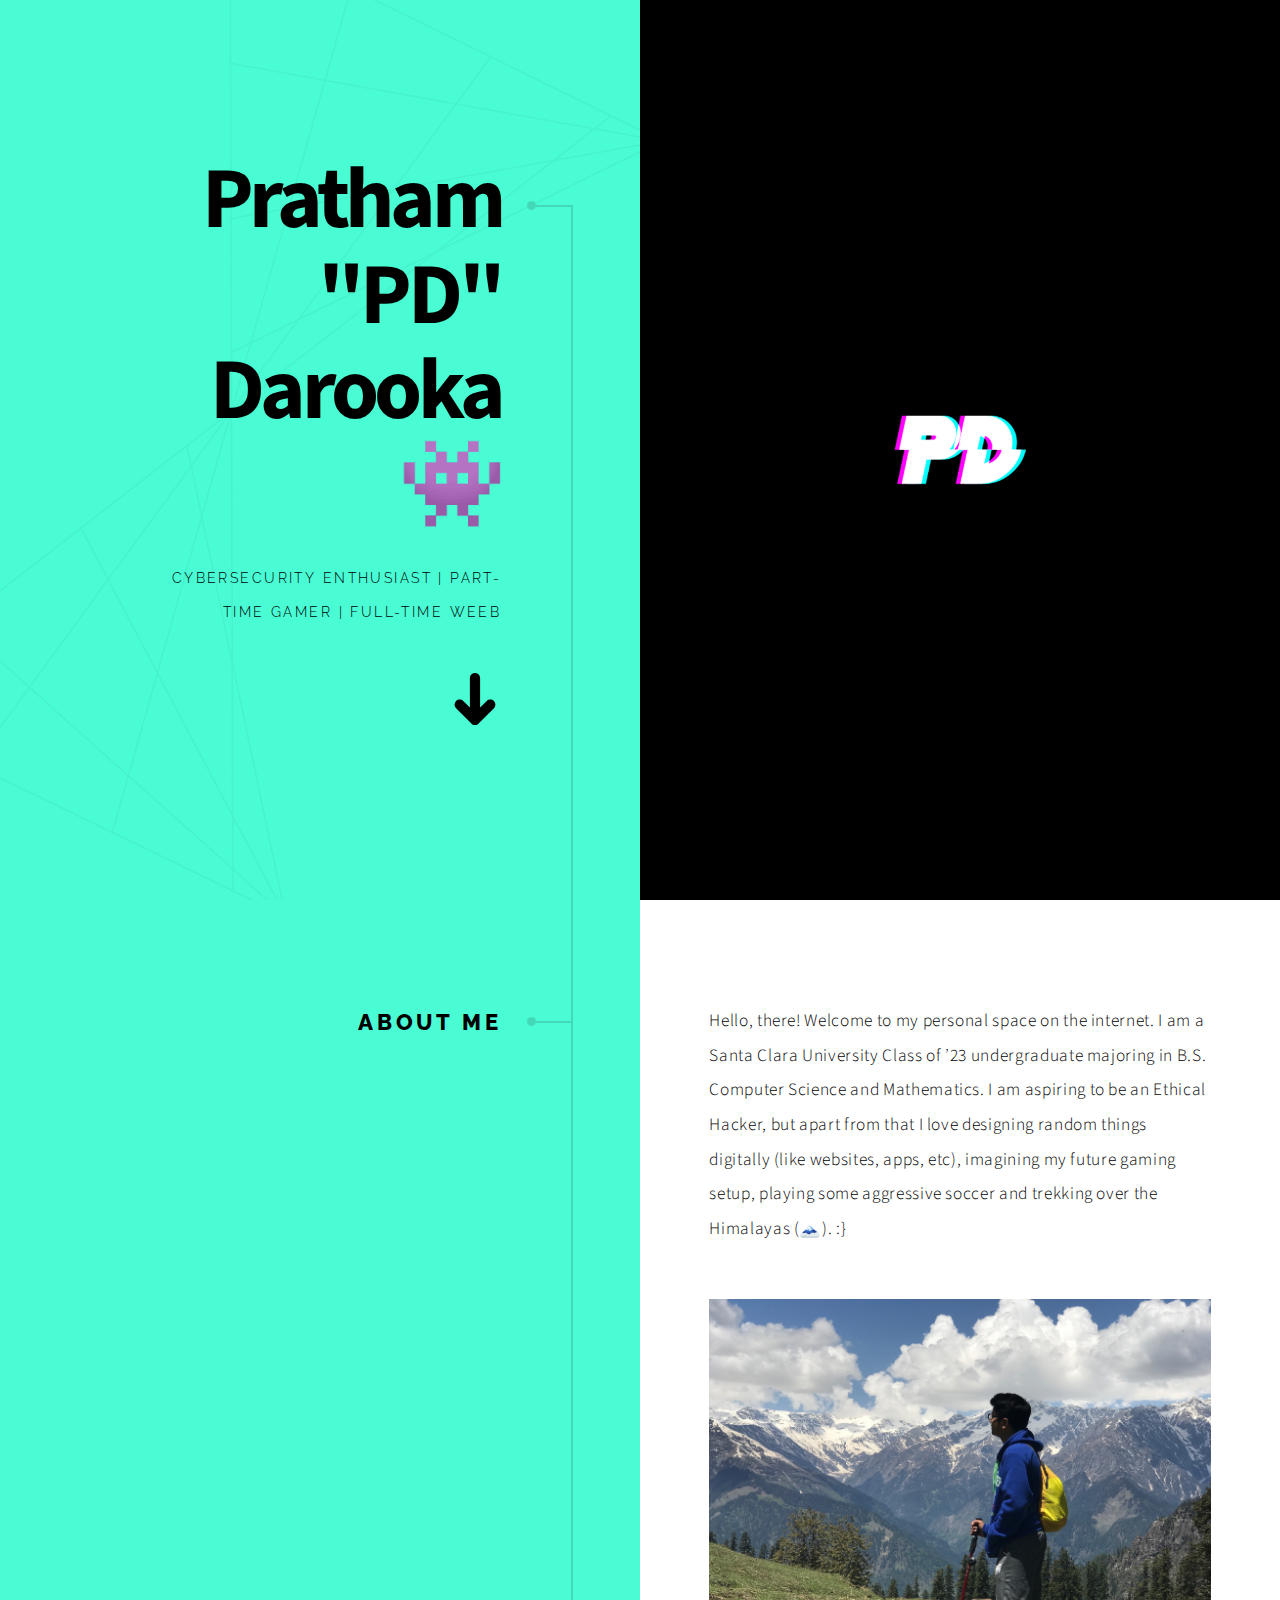
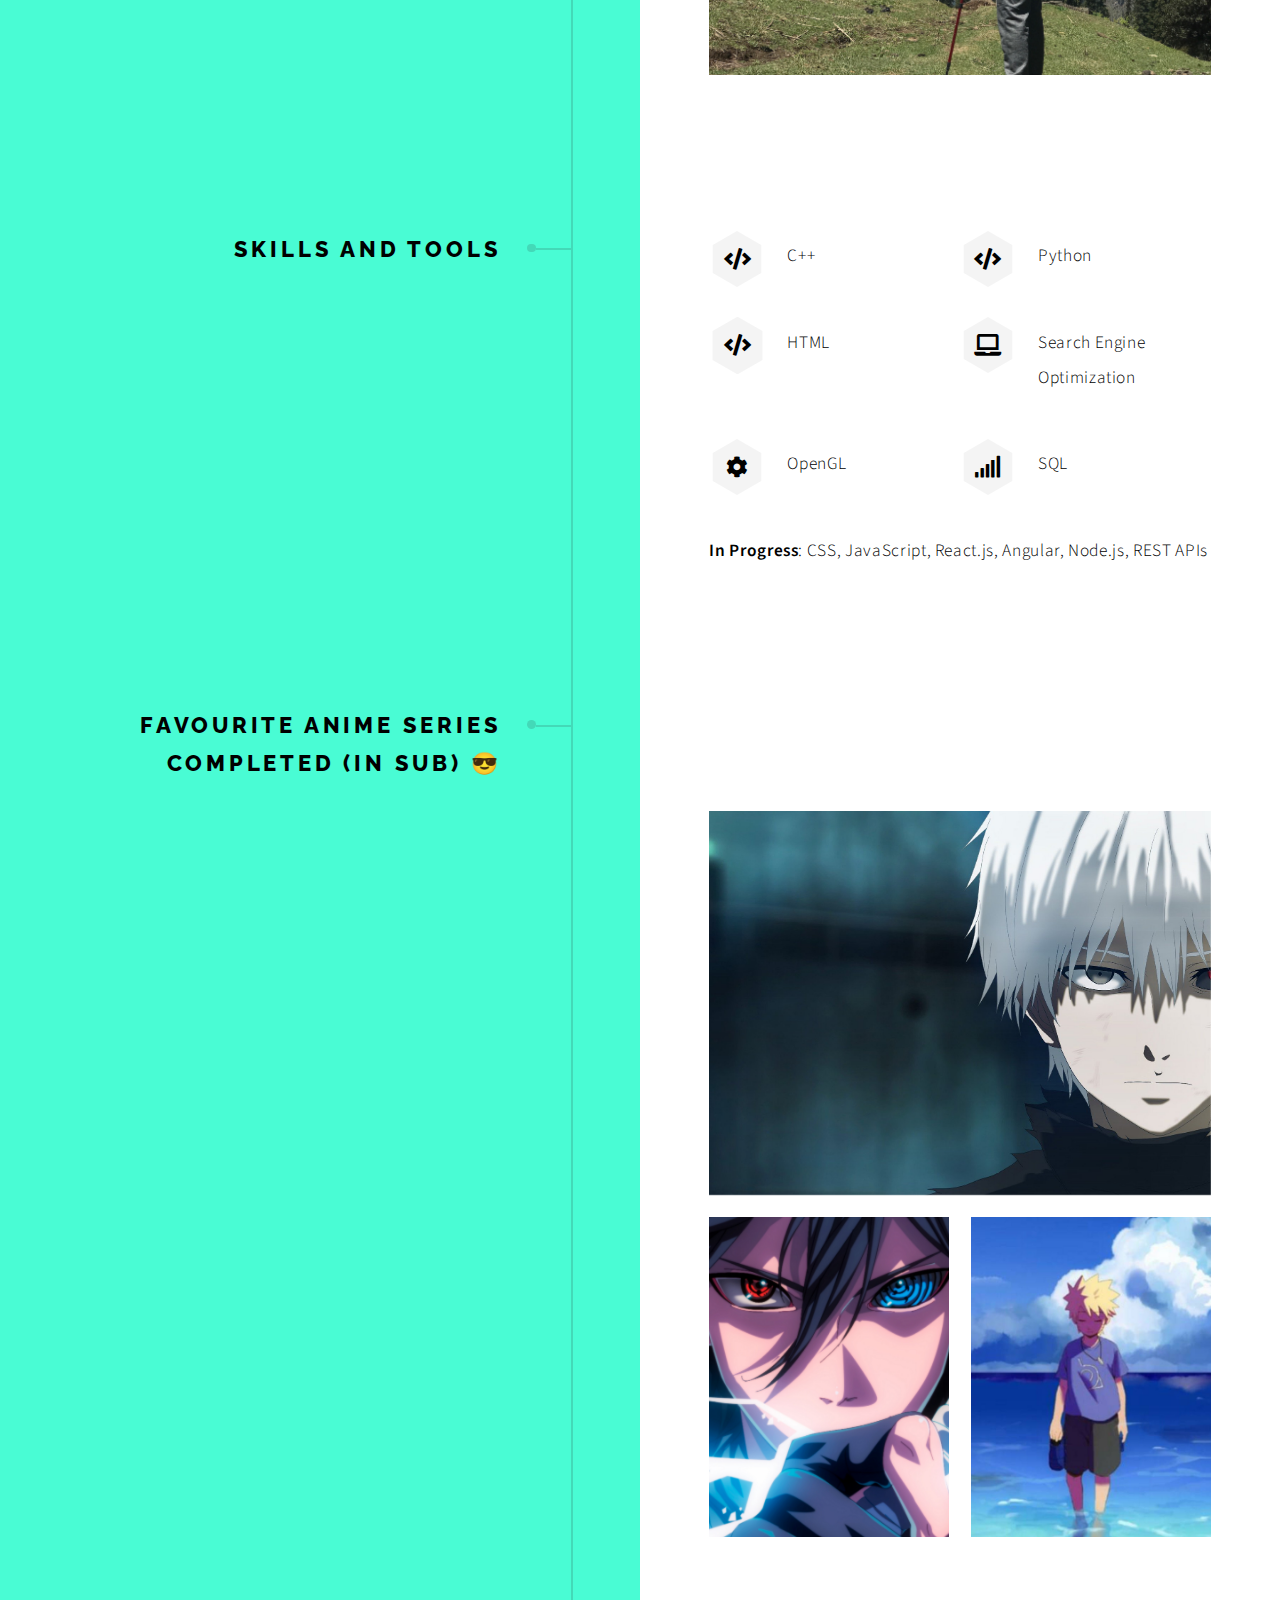
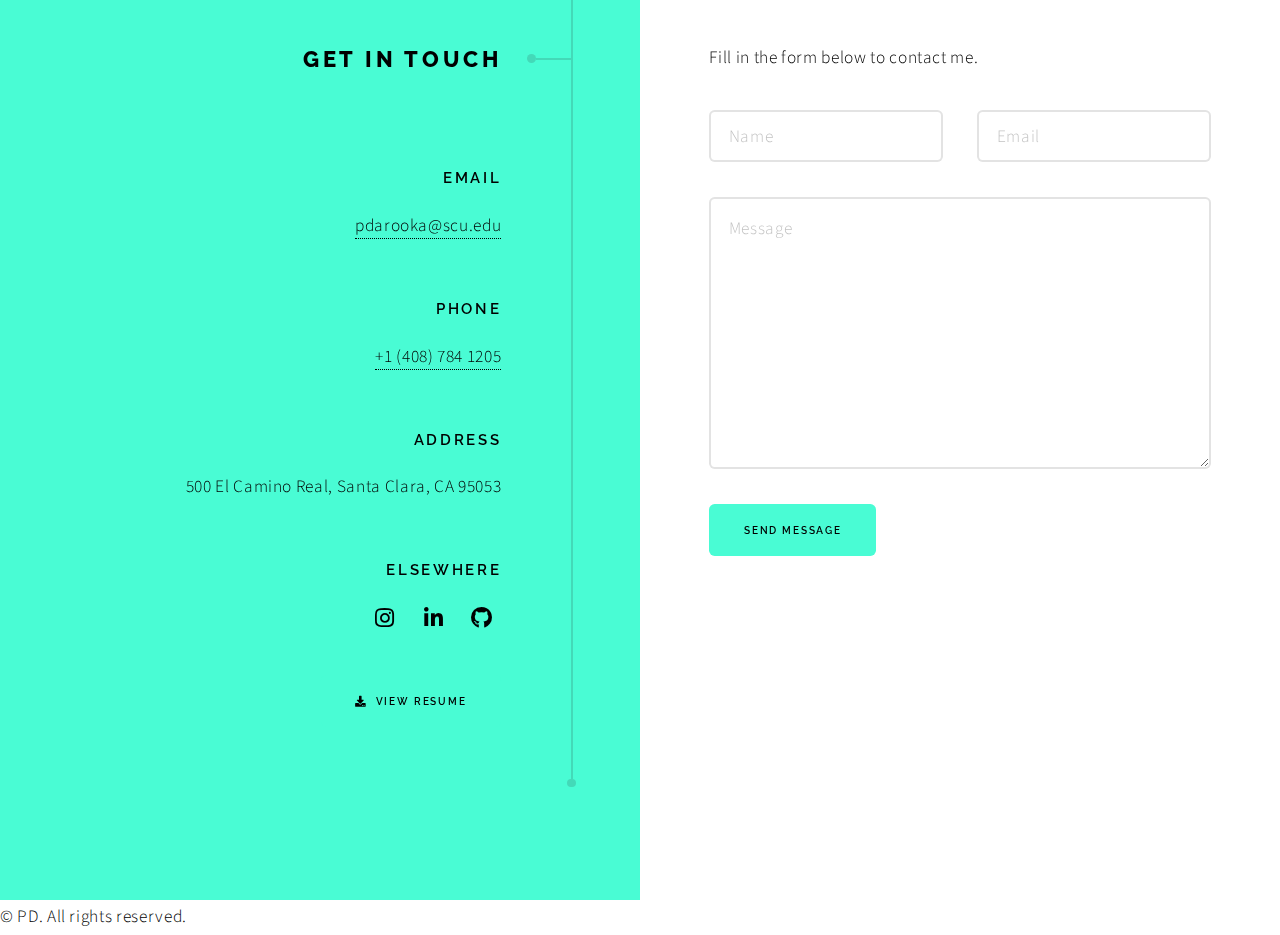
==== commit a2d67497: "updated content" ====
--- a/index.html
+++ b/index.html
@@ -7,6 +7,7 @@
 		<meta name="description" content="" />
 		<meta name="keywords" content="" />
 		<link rel="stylesheet" href="assets/css/main.css" />
+		<script src="https://kit.fontawesome.com/ba3a6d4922.js" crossorigin="anonymous"></script>
 	</head>
 	<body class="is-preload">
 
@@ -14,8 +15,9 @@
 
 					<section class="intro">
 						<header>
-							<h1>Pratham Darooka</h1>
-							<p></p>
+							<h1>Pratham "PD" Darooka 👾</h1>
+							<p>Cybersecurity Enthusiast | Part-time Gamer | Full-time Weeb</p>
+
 							<ul class="actions">
 								<li><a href="#first" class="arrow scrolly"><span class="label">Next</span></a></li>
 							</ul>
@@ -25,376 +27,64 @@
 						</div>
 					</section>
 
-				<!-- Section -->
 					<section id="first">
 						<header>
-							<h2>Magna sed nullam nisl adipiscing</h2>
+							<h2>About Me</h2>
 						</header>
 						<div class="content">
-							<p><strong>Lorem ipsum dolor</strong> sit amet consectetur adipiscing elit. Duis dapibus rutrum facilisis. Class aptent taciti sociosqu ad litora torquent per conubia nostra, per inceptos himenaeos. Etiam tristique libero eu nibh porttitor amet fermentum. Nullam venenatis erat id vehicula ultrices sed ultricies condimentum. Magna sed etiam consequat, et lorem adipiscing sed nulla. Volutpat nisl et tempus et dolor libero, feugiat magna tempus, sed et lorem adipiscing.</p>
+							<p>Hello, there! Welcome to my personal space on the internet.
+								I am a Santa Clara University Class of ’23 undergraduate majoring in B.S.
+								Computer Science and Mathematics. I am aspiring to be an Ethical Hacker,
+								but apart from that I love designing random things digitally (like websites, apps, etc), imagining my future gaming setup, playing some aggressive soccer and
+								trekking over the Himalayas (🗻). :}</p>
 							<span class="image main"><img src="images/pic02.jpg" alt="" /></span>
-						</div>
-					</section>
-
-				<!-- Section -->
-					<section>
-						<header>
-							<h2>Feugiat consequat tempus ultrices</h2>
-						</header>
-						<div class="content">
-							<p><strong>Etiam tristique libero</strong> eu nibh porttitor amet fermentum. Nullam venenatis erat id vehicula ultrices sed ultricies condimentum.</p>
-							<ul class="feature-icons">
-								<li class="icon solid fa-laptop">Consequat tempus</li>
-								<li class="icon solid fa-bolt">Etiam adipiscing</li>
-								<li class="icon solid fa-signal">Libero nullam</li>
-								<li class="icon solid fa-cog">Blandit condimentum</li>
-								<li class="icon solid fa-map-marker-alt">Lorem ipsum dolor</li>
-								<li class="icon solid fa-code">Nibh amet venenatis</li>
-							</ul>
-							<p>Vehicula ultrices sed ultricies condimentum. Magna sed etiam consequat, et lorem adipiscing sed nulla. Volutpat nisl et tempus et dolor libero, feugiat magna tempus, sed et lorem adipiscing.</p>
 						</div>
 					</section>
 
 					<section>
 						<header>
-							<h2>Ultrices erat magna sed condimentum</h2>
+							<h2>Skills and Tools</h2>
 						</header>
 						<div class="content">
-							<p><strong>Integer mollis egestas</strong> nam maximus erat id euismod egestas. Pellentesque sapien ac quam. Lorem ipsum dolor sit nullam.</p>
-
-								<section>
-									<header>
-										<h3>Erat aliquam</h3>
-										<p>Vehicula ultrices dolor amet ultricies et condimentum. Magna sed etiam consequat, et lorem adipiscing sed dolor sit amet, consectetur amet do eiusmod tempor incididunt  ipsum suspendisse ultrices gravida.</p>
-									</header>
-									<div class="content">
-										<div class="gallery">
-											<a href="images/gallery/fulls/01.jpg" class="landscape"><img src="images/gallery/thumbs/01.jpg" alt="" /></a>
-											<a href="images/gallery/fulls/02.jpg"><img src="images/gallery/thumbs/02.jpg" alt="" /></a>
-											<a href="images/gallery/fulls/03.jpg"><img src="images/gallery/thumbs/03.jpg" alt="" /></a>
-											<a href="images/gallery/fulls/04.jpg" class="landscape"><img src="images/gallery/thumbs/04.jpg" alt="" /></a>
-										</div>
-									</div>
-								</section>
-
-								<section>
-									<header>
-										<h3>Nisl consequat</h3>
-										<p>Aenean ornare velit lacus, ac varius enim ullamcorper eu. Proin aliquam sed facilisis ante interdum congue. Integer mollis, nisl amet convallis, porttitor magna ullamcorper, amet mauris. Ut magna finibus nisi nec lacinia ipsum maximus.</p>
-									</header>
-									<div class="content">
-										<div class="gallery">
-											<a href="images/gallery/fulls/05.jpg" class="landscape"><img src="images/gallery/thumbs/05.jpg" alt="" /></a>
-											<a href="images/gallery/fulls/06.jpg"><img src="images/gallery/thumbs/06.jpg" alt="" /></a>
-											<a href="images/gallery/fulls/07.jpg"><img src="images/gallery/thumbs/07.jpg" alt="" /></a>
-										</div>
-									</div>
-								</section>
-
-								<section>
-									<header>
-										<h3>Lorem gravida</h3>
-										<p>Proin aliquam facilisis ante interdum. Sed nulla amet lorem feugiat tempus aenean ornare velit lacus, ac varius sed enim lorem ullamcorper dolore.  ac varius enim lorem ullamcorper dolore. Proin aliquam facilisis.</p>
-									</header>
-									<div class="content">
-										<div class="gallery">
-											<a href="images/gallery/fulls/08.jpg" class="portrait"><img src="images/gallery/thumbs/08.jpg" alt="" /></a>
-											<a href="images/gallery/fulls/09.jpg" class="portrait"><img src="images/gallery/thumbs/09.jpg" alt="" /></a>
-											<a href="images/gallery/fulls/10.jpg" class="landscape"><img src="images/gallery/thumbs/10.jpg" alt="" /></a>
-										</div>
-									</div>
-								</section>
-
+							<ul class="feature-icons">
+								<li class="icon solid fa-code">C++</li>
+								<li class="icon solid fa-code">Python</li>
+								<li class="icon solid fa-code">HTML</li>
+								<!-- <li class="icon solid fa-code">CSS</li>
+								<li class="icon solid fa-code">JavaScript (ES6+)</li> -->
+								<li class="icon solid fa-laptop">Search Engine Optimization</li>
+								<li class="icon solid fa-cog">OpenGL</li>
+								<li class="icon solid fa-signal">SQL</li>
+							</ul>
+							<p><strong>In Progress</strong>: CSS, JavaScript, React.js, Angular, Node.js, REST APIs</p>
 						</div>
 					</section>
 
 					<section>
 						<header>
-							<h2>Duis sed adpiscing veroeros amet</h2>
+							<h2>Favourite Anime Series Completed (in Sub) 😎</h2>
 						</header>
 						<div class="content">
-							<p><strong>Proin tempus feugiat</strong> sed varius enim lorem ullamcorper dolore aliquam aenean ornare velit lacus, ac varius enim lorem ullamcorper dolore.</p>
-							<ul class="actions">
-								<li><a href="#" class="button primary large">Get Started</a></li>
-								<li><a href="#" class="button large">Learn More</a></li>
-							</ul>
+								<section>
+									<header>
+									</header>
+									<div class="content">
+										<div class="gallery">
+											<a href="images/gallery/fulls/01.jpg" class="landscape"><img src="images/gallery/thumbs/01.jpg" alt="tokyo-ghoul" /></a>
+											<a href="images/gallery/fulls/02.jpg"><img src="images/gallery/thumbs/02.jpg" alt="sasuke" /></a>
+											<a href="images/gallery/fulls/03.jpg"><img src="images/gallery/thumbs/03.jpg" alt="naruto" /></a>
+										</div>
+									</div>
+								</section>
 						</div>
 					</section>
-
-				<!-- Elements -->
-				<!--
-					<section>
-						<header>
-							<h2>Elements</h2>
-						</header>
-						<div class="content">
-
-							<section>
-								<header>
-									<h3>Text</h3>
-								</header>
-								<div class="content">
-									<p>This is <b>bold</b> and this is <strong>strong</strong>. This is <i>italic</i> and this is <em>emphasized</em>.
-									This is <sup>superscript</sup> text and this is <sub>subscript</sub> text.
-									This is <u>underlined</u> and this is code: <code>for (;;) { ... }</code>. Finally, <a href="#">this is a link</a>.</p>
-									<hr />
-									<h2>Heading Level 2</h2>
-									<h3>Heading Level 3</h3>
-									<h4>Heading Level 4</h4>
-									<h5>Heading Level 5</h5>
-									<hr />
-									<h5>Blockquote</h5>
-									<blockquote>Fringilla nisl. Donec accumsan interdum nisi, quis tincidunt felis sagittis eget tempus euismod. Vestibulum ante ipsum primis in faucibus vestibulum. Blandit adipiscing eu felis iaculis volutpat ac adipiscing accumsan faucibus. Vestibulum ante ipsum primis in faucibus lorem ipsum dolor sit amet nullam adipiscing eu felis.</blockquote>
-									<h5>Preformatted</h5>
-									<pre><code>i = 0;
-
-while (!deck.isInOrder()) {
-  print 'Iteration ' + i;
-  deck.shuffle();
-  i++;
-}
-
-print 'Sorted in ' + i + ' iterations.';</code></pre>
-								</div>
-							</section>
-
-							<section>
-								<header>
-									<h3>Lists</h3>
-								</header>
-								<div class="content">
-
-									<h4>Unordered</h4>
-									<ul>
-										<li>Dolor pulvinar etiam.</li>
-										<li>Sagittis adipiscing.</li>
-										<li>Felis enim feugiat.</li>
-									</ul>
-
-									<h4>Alternate</h4>
-									<ul class="alt">
-										<li>Dolor pulvinar etiam.</li>
-										<li>Sagittis adipiscing.</li>
-										<li>Felis enim feugiat.</li>
-									</ul>
-
-									<h4>Ordered</h4>
-									<ol>
-										<li>Dolor pulvinar etiam.</li>
-										<li>Etiam vel felis viverra.</li>
-										<li>Felis enim feugiat.</li>
-										<li>Dolor pulvinar etiam.</li>
-										<li>Etiam vel felis lorem.</li>
-										<li>Felis enim et feugiat.</li>
-									</ol>
-									<h4>Icons</h4>
-									<ul class="icons">
-										<li><a href="#" class="icon brands fa-twitter"><span class="label">Twitter</span></a></li>
-										<li><a href="#" class="icon brands fa-facebook-f"><span class="label">Facebook</span></a></li>
-										<li><a href="#" class="icon brands fa-instagram"><span class="label">Instagram</span></a></li>
-										<li><a href="#" class="icon brands fa-github"><span class="label">Github</span></a></li>
-									</ul>
-
-									<h4>Actions</h4>
-									<ul class="actions">
-										<li><a href="#" class="button primary">Default</a></li>
-										<li><a href="#" class="button">Default</a></li>
-									</ul>
-									<ul class="actions stacked">
-										<li><a href="#" class="button primary">Default</a></li>
-										<li><a href="#" class="button">Default</a></li>
-									</ul>
-								</div>
-							</section>
-
-							<section>
-								<header>
-									<h3>Table</h3>
-								</header>
-								<div class="content">
-									<h4>Default</h4>
-									<div class="table-wrapper">
-										<table>
-											<thead>
-												<tr>
-													<th>Name</th>
-													<th>Description</th>
-													<th>Price</th>
-												</tr>
-											</thead>
-											<tbody>
-												<tr>
-													<td>Item One</td>
-													<td>Ante turpis integer aliquet porttitor.</td>
-													<td>29.99</td>
-												</tr>
-												<tr>
-													<td>Item Two</td>
-													<td>Vis ac commodo adipiscing arcu aliquet.</td>
-													<td>19.99</td>
-												</tr>
-												<tr>
-													<td>Item Three</td>
-													<td> Morbi faucibus arcu accumsan lorem.</td>
-													<td>29.99</td>
-												</tr>
-												<tr>
-													<td>Item Four</td>
-													<td>Vitae integer tempus condimentum.</td>
-													<td>19.99</td>
-												</tr>
-												<tr>
-													<td>Item Five</td>
-													<td>Ante turpis integer aliquet porttitor.</td>
-													<td>29.99</td>
-												</tr>
-											</tbody>
-											<tfoot>
-												<tr>
-													<td colspan="2"></td>
-													<td>100.00</td>
-												</tr>
-											</tfoot>
-										</table>
-									</div>
-
-									<h4>Alternate</h4>
-									<div class="table-wrapper">
-										<table class="alt">
-											<thead>
-												<tr>
-													<th>Name</th>
-													<th>Description</th>
-													<th>Price</th>
-												</tr>
-											</thead>
-											<tbody>
-												<tr>
-													<td>Item One</td>
-													<td>Ante turpis integer aliquet porttitor.</td>
-													<td>29.99</td>
-												</tr>
-												<tr>
-													<td>Item Two</td>
-													<td>Vis ac commodo adipiscing arcu aliquet.</td>
-													<td>19.99</td>
-												</tr>
-												<tr>
-													<td>Item Three</td>
-													<td> Morbi faucibus arcu accumsan lorem.</td>
-													<td>29.99</td>
-												</tr>
-												<tr>
-													<td>Item Four</td>
-													<td>Vitae integer tempus condimentum.</td>
-													<td>19.99</td>
-												</tr>
-												<tr>
-													<td>Item Five</td>
-													<td>Ante turpis integer aliquet porttitor.</td>
-													<td>29.99</td>
-												</tr>
-											</tbody>
-											<tfoot>
-												<tr>
-													<td colspan="2"></td>
-													<td>100.00</td>
-												</tr>
-											</tfoot>
-										</table>
-									</div>
-								</div>
-							</section>
-
-							<section>
-								<header>
-									<h3>Buttons</h3>
-								</header>
-								<div class="content">
-									<ul class="actions">
-										<li><a href="#" class="button primary">Primary</a></li>
-										<li><a href="#" class="button">Default</a></li>
-									</ul>
-									<ul class="actions">
-										<li><a href="#" class="button large">Large</a></li>
-										<li><a href="#" class="button">Default</a></li>
-										<li><a href="#" class="button small">Small</a></li>
-									</ul>
-									<ul class="actions">
-										<li><a href="#" class="button primary icon solid fa-download">Icon</a></li>
-										<li><a href="#" class="button icon solid fa-download">Icon</a></li>
-									</ul>
-									<ul class="actions">
-										<li><span class="button primary disabled">Disabled</span></li>
-										<li><span class="button disabled">Disabled</span></li>
-									</ul>
-								</div>
-							</section>
-
-							<section>
-								<header>
-									<h3>Form</h3>
-								</header>
-								<div class="content">
-									<form method="post" action="#">
-										<div class="fields">
-											<div class="field half">
-												<label for="demo-name">Name</label>
-												<input type="text" name="demo-name" id="demo-name" value="" placeholder="Jane Doe" />
-											</div>
-											<div class="field half">
-												<label for="demo-email">Email</label>
-												<input type="email" name="demo-email" id="demo-email" value="" placeholder="jane@untitled.tld" />
-											</div>
-											<div class="field">
-												<label for="demo-category">Category</label>
-												<select name="demo-category" id="demo-category">
-													<option value="">-</option>
-													<option value="1">Manufacturing</option>
-													<option value="1">Shipping</option>
-													<option value="1">Administration</option>
-													<option value="1">Human Resources</option>
-												</select>
-											</div>
-											<div class="field half">
-												<input type="radio" id="demo-priority-low" name="demo-priority" checked>
-												<label for="demo-priority-low">Low</label>
-											</div>
-											<div class="field half">
-												<input type="radio" id="demo-priority-high" name="demo-priority">
-												<label for="demo-priority-high">High</label>
-											</div>
-											<div class="field half">
-												<input type="checkbox" id="demo-copy" name="demo-copy">
-												<label for="demo-copy">Email me a copy</label>
-											</div>
-											<div class="field half">
-												<input type="checkbox" id="demo-human" name="demo-human" checked>
-												<label for="demo-human">Not a robot</label>
-											</div>
-											<div class="field">
-												<label for="demo-message">Message</label>
-												<textarea name="demo-message" id="demo-message" placeholder="Enter your message" rows="6"></textarea>
-											</div>
-										</div>
-										<ul class="actions">
-											<li><input type="submit" value="Send Message" class="primary" /></li>
-											<li><input type="reset" value="Reset" /></li>
-										</ul>
-									</form>
-								</div>
-							</section>
-
-						</div>
-					</section>
-				-->
 
 					<section>
 						<header>
 							<h2>Get in touch</h2>
 						</header>
 						<div class="content">
-							<p><strong>Auctor commodo</strong> interdum et malesuada fames ac ante ipsum primis in faucibus. Pellentesque venenatis dolor imperdiet dolor mattis sagittis.</p>
+							<p>Fill in the form below to contact me.</p>
 							<form>
 								<div class="fields">
 									<div class="field half">
@@ -408,7 +98,7 @@
 									</div>
 								</div>
 								<ul class="actions">
-									<li><input type="submit" value="Send Message" class="button primary" /></li>
+									<li><input type="submit" value="Send Message" class="button primary"/></li>
 								</ul>
 							</form>
 						</div>
@@ -416,32 +106,33 @@
 							<ul class="items">
 								<li>
 									<h3>Email</h3>
-									<a href="#">information@untitled.ext</a>
+									<a href="mailto:pdarooka@scu.edu">pdarooka@scu.edu</a>
 								</li>
 								<li>
 									<h3>Phone</h3>
-									<a href="#">(000) 000-0000</a>
+									<a href="#">+1 (408) 784 1205</a>
 								</li>
 								<li>
 									<h3>Address</h3>
-									<span>1234 Somewhere Road, Nashville, TN 00000</span>
+									<span>500 El Camino Real, Santa Clara, CA 95053</span>
 								</li>
 								<li>
 									<h3>Elsewhere</h3>
 									<ul class="icons">
-										<li><a href="#" class="icon brands fa-twitter"><span class="label">Twitter</span></a></li>
-										<li><a href="#" class="icon brands fa-facebook-f"><span class="label">Facebook</span></a></li>
-										<li><a href="#" class="icon brands fa-instagram"><span class="label">Instagram</span></a></li>
-										<li><a href="#" class="icon brands fa-linkedin-in"><span class="label">LinkedIn</span></a></li>
-										<li><a href="#" class="icon brands fa-github"><span class="label">GitHub</span></a></li>
-										<li><a href="#" class="icon brands fa-codepen"><span class="label">Codepen</span></a></li>
+										<li><a href="https://www.instagram.com/pdarooka" class="icon brands fa-instagram"><span class="label">Instagram</span></a></li>
+										<li><a href="https://www.linkedin.com/in/pdarooka" class="icon brands fa-linkedin-in"><span class="label">LinkedIn</span></a></li>
+										<li><a href="https://www.github.com/pdarooka" class="icon brands fa-github"><span class="label">GitHub</span></a></li>
 									</ul>
+									<a href="files/pd_resume.pdf" class="button primary icon solid fa-download">View Resume</a>
 								</li>
 							</ul>
 						</footer>
 					</section>
 
-					<div class="copyright">&copy; PD. All rights reserved.</div>
+						</div>
+					</section>
+
+					<div style="align:center;" class="copyright">&copy; PD. All rights reserved.</div>
 
 			</div>
 
--- a/assets/css/main.css
+++ b/assets/css/main.css
@@ -1,11 +1,5 @@
 @import url(fontawesome-all.min.css);
 @import url("https://fonts.googleapis.com/css?family=Source+Sans+Pro:300,600,700,300i,600i,700i|Raleway:600,800");
-
-/*
-	Paradigm Shift by HTML5 UP
-	html5up.net | @ajlkn
-	Free for personal and commercial use under the CCA 3.0 license (html5up.net/license)
-*/
 
 html, body, div, span, applet, object,
 iframe, h1, h2, h3, h4, h5, h6, p, blockquote,
@@ -3879,4 +3873,15 @@
 			padding: 4rem;
 		}
 
-	}+	}
+
+.social {
+		margin: 24px 0;
+		padding: 0;
+		font-size: 30px;
+		text-shadow: 0px 1px 2px rgba(0, 0, 0, .8);
+	}
+
+ul #connect {
+	list-style: none outside;
+}
